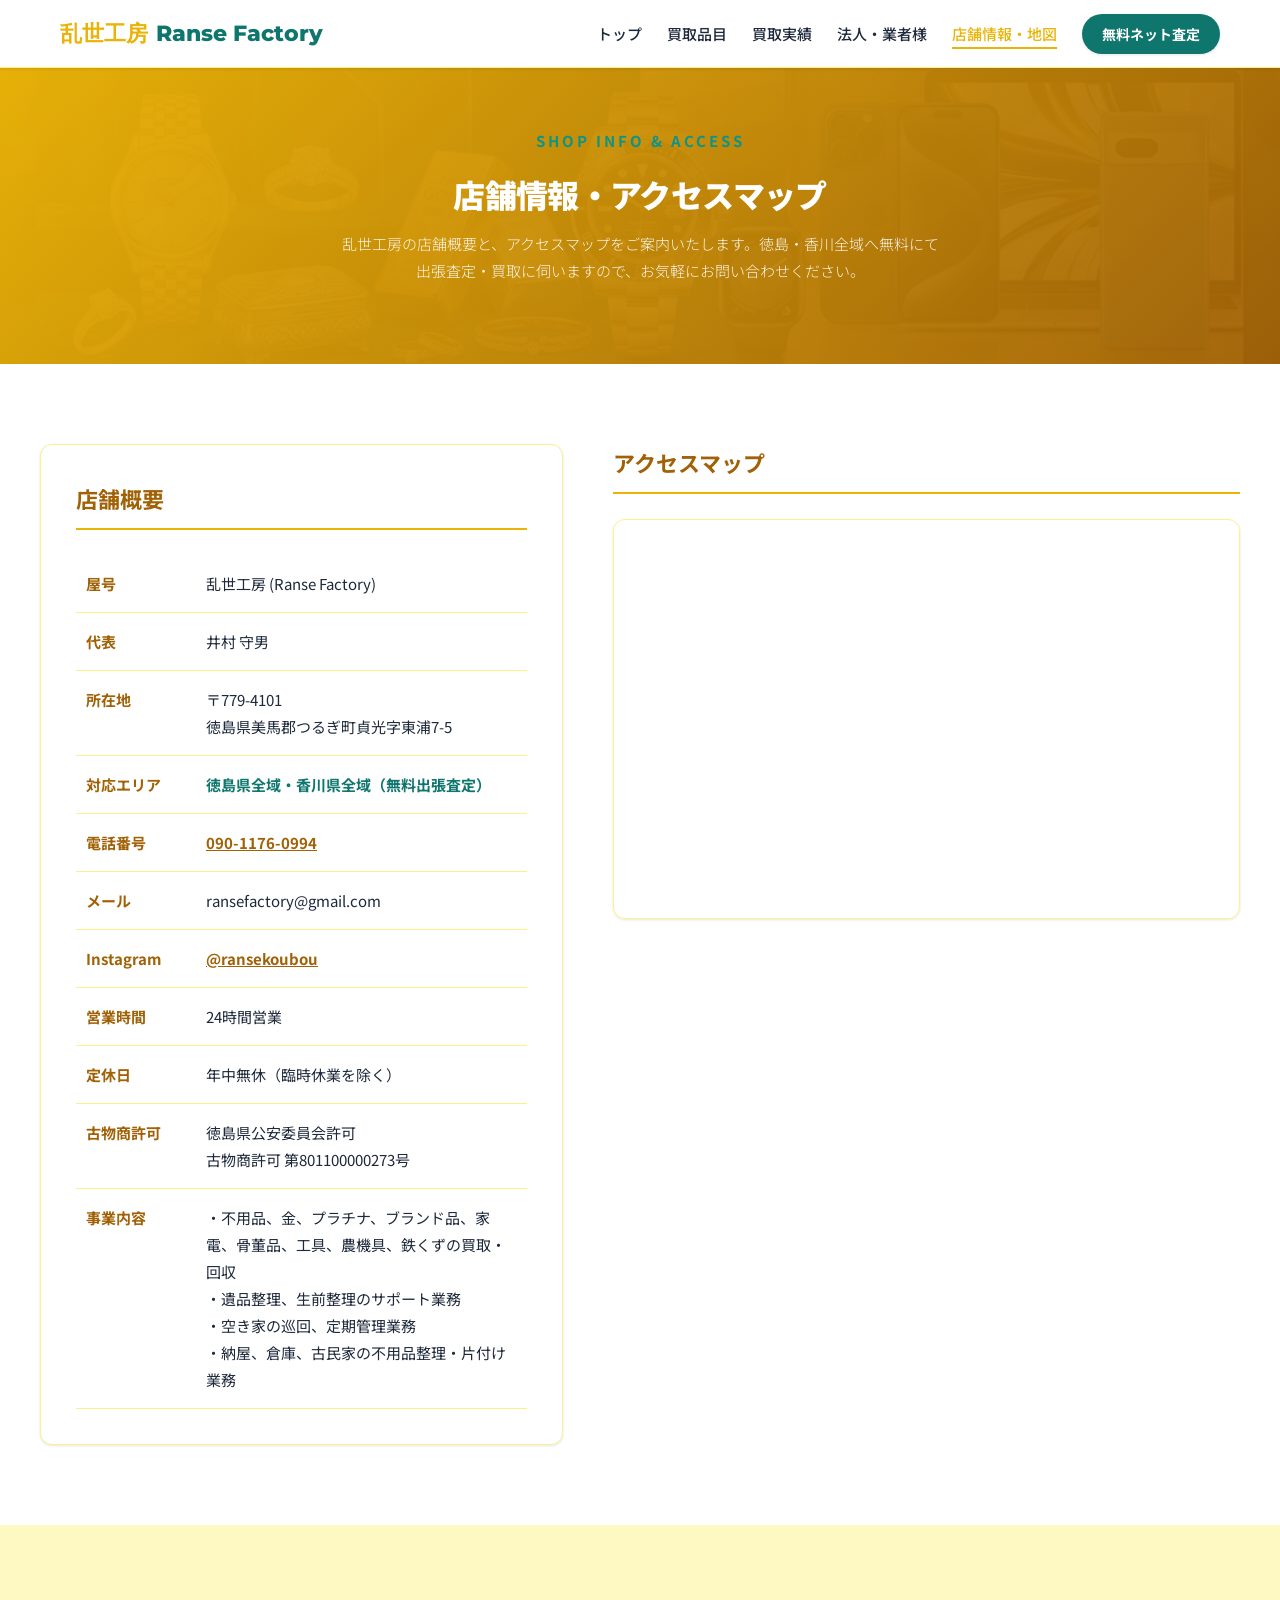
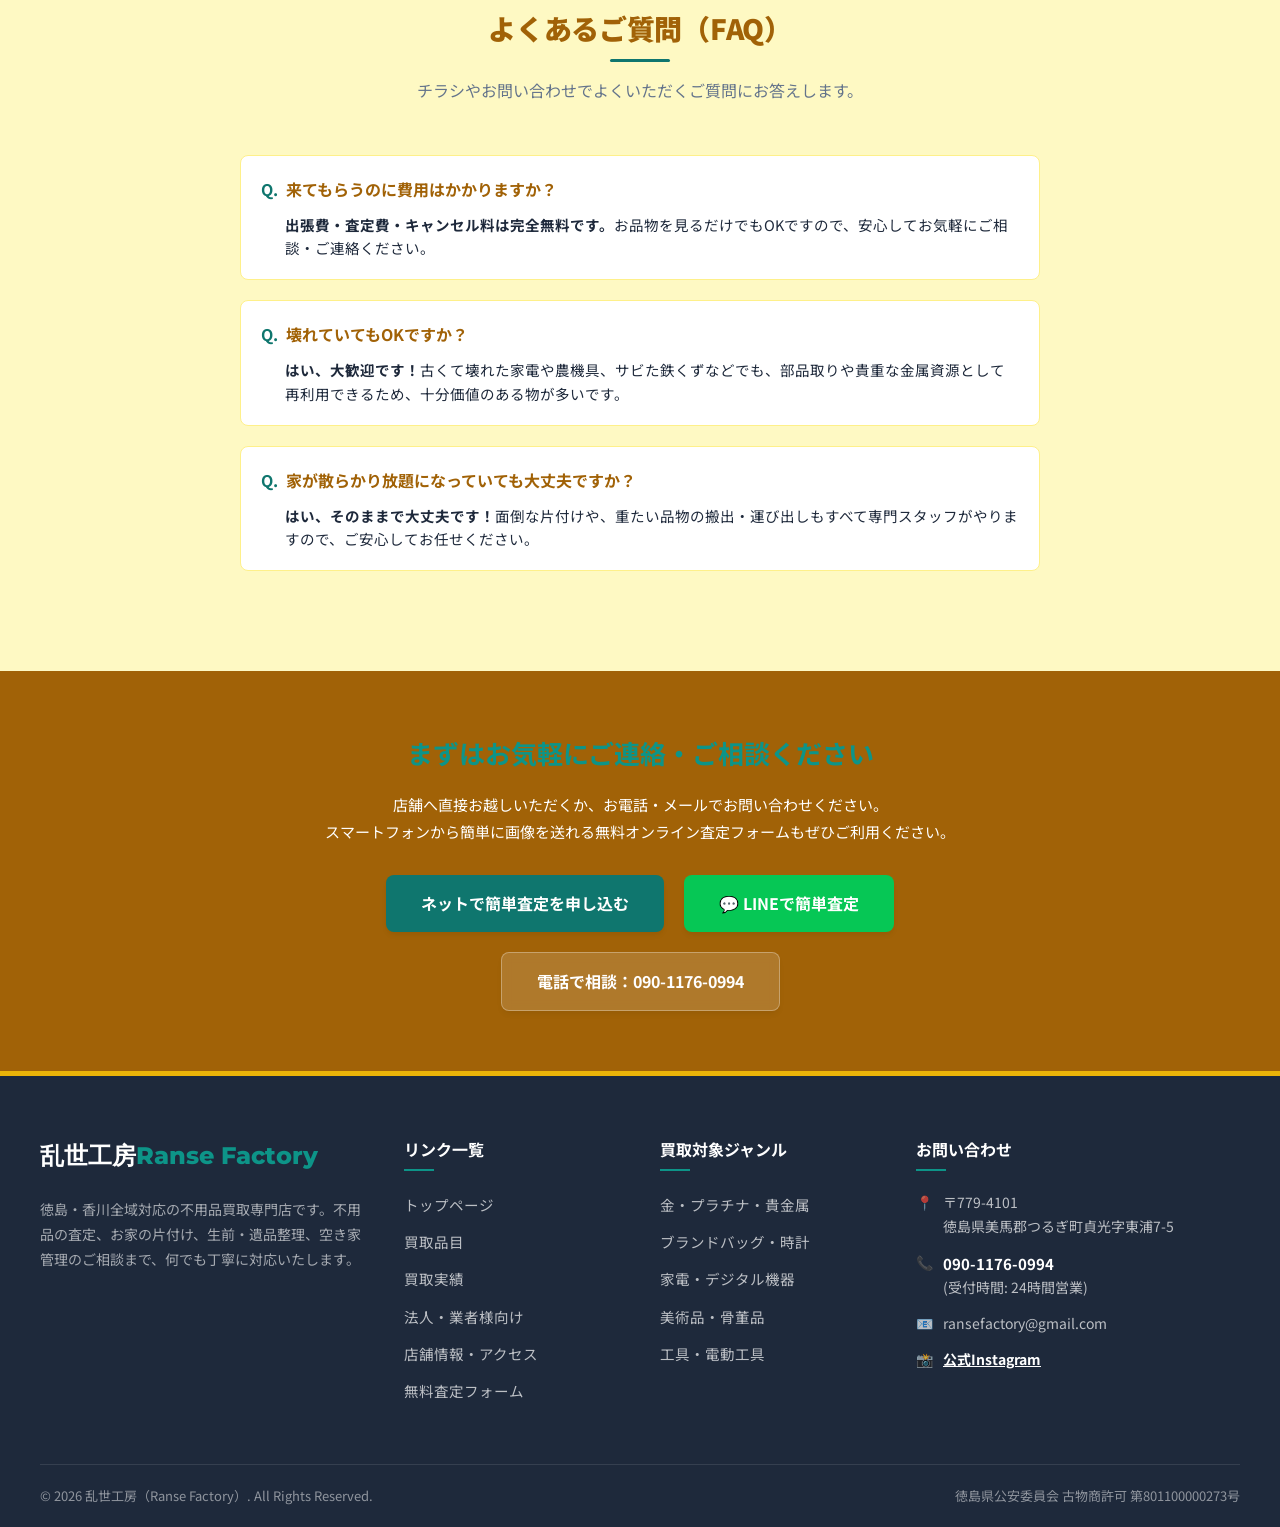
==== about.html @ 8df64055 "Deploy about.html via auto-deployer" ====
<!DOCTYPE html>
<html lang="ja">
<head>
  <meta charset="UTF-8">
  <meta name="viewport" content="width=device-width, initial-scale=1.0">
  <title>店舗情報・アクセスマップ - 乱世工房（Ranse Factory）| 徳島・香川</title>
  <meta name="description" content="徳島県美馬郡の買取専門店「乱世工房（Ranse Factory）」の店舗概要・アクセスマップ（地図）ページです。美馬郡つるぎ町貞光の店舗概要、営業時間、対応エリア（徳島・香川全域）、古物商許可番号についてご案内します。">
  <link rel="stylesheet" href="style.css">
  <link rel="icon" type="image/png" href="favicon.png">
</head>
<body>

  <!-- NAVIGATION -->
  <header>
    <div class="nav-container">
      <a href="index.html" class="logo">乱世工房<span>Ranse Factory</span></a>
      <button class="menu-toggle" id="menuToggle" aria-label="メニュー開閉">
        <span></span>
        <span></span>
        <span></span>
      </button>
      <ul class="nav-menu" id="navMenu">
        <li><a href="index.html" class="nav-link">トップ</a></li>
        <li><a href="categories.html" class="nav-link">買取品目</a></li>
        <li><a href="cases.html" class="nav-link">買取実績</a></li>
        <li><a href="business.html" class="nav-link">法人・業者様</a></li>
        <li><a href="about.html" class="nav-link active">店舗情報・地図</a></li>
        <li><a href="contact.html" class="btn-nav-cta">無料ネット査定</a></li>
      </ul>
    </div>
  </header>

  <!-- PAGE HEADER -->
  <section class="hero" style="padding: 60px 20px 80px 20px;">
    <div class="hero-content">
      <div class="hero-tagline">SHOP INFO & ACCESS</div>
      <h1 class="hero-title" style="font-size: 32px; margin-bottom: 15px;">店舗情報・アクセスマップ</h1>
      <p class="hero-desc" style="font-size: 15px; margin-bottom: 0; max-width: 600px; margin-left: auto; margin-right: auto;">
        乱世工房の店舗概要と、アクセスマップをご案内いたします。徳島・香川全域へ無料にて出張査定・買取に伺いますので、お気軽にお問い合わせください。
      </p>
    </div>
  </section>

  <!-- ABOUT & MAP SECTION -->
  <section>
    <div class="container">
      <div class="about-grid">
        <!-- Shop Info Table -->
        <div style="background-color: white; border: 1px solid var(--border-color); border-radius: 12px; padding: 35px; box-shadow: var(--shadow-sm);">
          <h2 style="font-size: 22px; font-weight: 700; color: var(--primary-dark); margin-bottom: 25px; border-bottom: 2px solid var(--primary); padding-bottom: 10px;">店舗概要</h2>
          
          <table class="about-table">
            <tbody>
              <tr>
                <th>屋号</th>
                <td>乱世工房 (Ranse Factory)</td>
              </tr>
              <tr>
                <th>代表</th>
                <td>井村 守男</td>
              </tr>
              <tr>
                <th>所在地</th>
                <td>
                  〒779-4101<br>
                  徳島県美馬郡つるぎ町貞光字東浦7-5
                </td>
              </tr>
              <tr>
                <th>対応エリア</th>
                <td style="font-weight: bold; color: var(--secondary);">徳島県全域・香川県全域（無料出張査定）</td>
              </tr>
              <tr>
                <th>電話番号</th>
                <td style="font-weight: bold;">
                  <a href="tel:090-1176-0994" style="color: var(--primary-dark); font-weight: bold; text-decoration: underline;">090-1176-0994</a>
                </td>
              </tr>
              <tr>
                <th>メール</th>
                <td>ransefactory@gmail.com</td>
              </tr>
              <tr>
                <th>Instagram</th>
                <td><a href="https://www.instagram.com/ransekoubou/?hl=ja" target="_blank" style="color: var(--primary-dark); font-weight: bold; text-decoration: underline;">@ransekoubou</a></td>
              </tr>
              <tr>
                <th>営業時間</th>
                 <td>24時間営業</td>
              </tr>
              <tr>
                <th>定休日</th>
                <td>年中無休（臨時休業を除く）</td>
              </tr>
              <tr>
                <th>古物商許可</th>
                <td>
                  徳島県公安委員会許可<br>
                  古物商許可 第801100000273号
                </td>
              </tr>
              <tr>
                <th>事業内容</th>
                <td>
                  ・不用品、金、プラチナ、ブランド品、家電、骨董品、工具、農機具、鉄くずの買取・回収<br>
                  ・遺品整理、生前整理のサポート業務<br>
                  ・空き家の巡回、定期管理業務<br>
                  ・納屋、倉庫、古民家の不用品整理・片付け業務
                </td>
              </tr>
            </tbody>
          </table>
        </div>

        <!-- Google Map iframe -->
        <div>
          <h2 style="font-size: 22px; font-weight: 700; color: var(--primary-dark); margin-bottom: 25px; border-bottom: 2px solid var(--primary); padding-bottom: 10px;">アクセスマップ</h2>
          <div class="map-wrapper">
            <iframe 
              src="https://maps.google.com/maps?q=%E4%B9%B1%E4%B8%96%E5%B7%A5%E6%88%BF%E3%80%80%E5%BE%B3%E5%B3%B6%E7%9C%8C%E7%BE%8E%E9%A6%AC%E9%83%A1%E3%81%A4%E3%82%8B%E3%81%8E%E7%94%BA%E8%B2%9E%E5%85%89%E5%AD%97%E6%9D%B1%E6%B5%A67-5&t=&z=17&ie=UTF8&iwloc=&output=embed" 
              allowfullscreen="" 
              loading="lazy" 
              referrerpolicy="no-referrer-when-downgrade">
            </iframe>
          </div>

        </div>
      </div>
    </div>
  </section>

  <!-- FAQ SECTION -->
  <section class="section-bg-light">
    <div class="container" style="max-width: 800px;">
      <div class="section-header">
        <h2 class="section-title">よくあるご質問（FAQ）</h2>
        <p class="section-subtitle">チラシやお問い合わせでよくいただくご質問にお答えします。</p>
      </div>

      <div style="margin-top: 30px;">
        <div style="background-color: white; border: 1px solid var(--border-color); border-radius: 8px; padding: 20px; margin-bottom: 20px;">
          <h4 style="color: var(--primary-dark); font-size: 16px; margin-bottom: 10px; font-weight: bold; display: flex; gap: 8px;">
            <span style="color: var(--secondary);">Q.</span> 来てもらうのに費用はかかりますか？
          </h4>
          <p style="color: var(--text-dark); font-size: 14.5px; padding-left: 24px; line-height: 1.6;">
            <strong>出張費・査定費・キャンセル料は完全無料です。</strong>お品物を見るだけでもOKですので、安心してお気軽にご相談・ご連絡ください。
          </p>
        </div>

        <div style="background-color: white; border: 1px solid var(--border-color); border-radius: 8px; padding: 20px; margin-bottom: 20px;">
          <h4 style="color: var(--primary-dark); font-size: 16px; margin-bottom: 10px; font-weight: bold; display: flex; gap: 8px;">
            <span style="color: var(--secondary);">Q.</span> 壊れていてもOKですか？
          </h4>
          <p style="color: var(--text-dark); font-size: 14.5px; padding-left: 24px; line-height: 1.6;">
            <strong>はい、大歓迎です！</strong>古くて壊れた家電や農機具、サビた鉄くずなどでも、部品取りや貴重な金属資源として再利用できるため、十分価値のある物が多いです。
          </p>
        </div>

        <div style="background-color: white; border: 1px solid var(--border-color); border-radius: 8px; padding: 20px; margin-bottom: 20px;">
          <h4 style="color: var(--primary-dark); font-size: 16px; margin-bottom: 10px; font-weight: bold; display: flex; gap: 8px;">
            <span style="color: var(--secondary);">Q.</span> 家が散らかり放題になっていても大丈夫ですか？
          </h4>
          <p style="color: var(--text-dark); font-size: 14.5px; padding-left: 24px; line-height: 1.6;">
            <strong>はい、そのままで大丈夫です！</strong>面倒な片付けや、重たい品物の搬出・運び出しもすべて専門スタッフがやりますので、ご安心してお任せください。
          </p>
        </div>
      </div>
    </div>
  </section>

  <!-- CTA SECTION -->
  <section style="background-color: var(--primary-dark); color: white; text-align: center; padding: 60px 20px;">
    <div class="container" style="max-width: 800px;">
      <h2 style="font-size: 26px; font-weight: 700; color: var(--secondary-light); margin-bottom: 15px;">まずはお気軽にご連絡・ご相談ください</h2>
      <p style="font-size: 15px; line-height: 1.8; margin-bottom: 30px;">
        店舗へ直接お越しいただくか、お電話・メールでお問い合わせください。<br>
        スマートフォンから簡単に画像を送れる無料オンライン査定フォームもぜひご利用ください。
      </p>
      <div style="display: flex; justify-content: center; gap: 20px; flex-wrap: wrap;">
        <a href="contact.html" class="btn" style="background-color: var(--secondary); color: white;">ネットで簡単査定を申し込む</a>
        <a href="https://lin.ee/PN33evo" target="_blank" class="btn btn-line">💬 LINEで簡単査定</a>
        <a href="tel:090-1176-0994" class="btn btn-secondary">電話で相談：090-1176-0994</a>
      </div>
    </div>
  </section>

  <!-- FOOTER -->
  <footer>
    <div class="footer-grid">
      <div class="footer-about">
        <div class="footer-logo">乱世工房<span>Ranse Factory</span></div>
        <p>
          徳島・香川全域対応の不用品買取専門店です。不用品の査定、お家の片付け、生前・遺品整理、空き家管理のご相談まで、何でも丁寧に対応いたします。
        </p>
      </div>
      <div class="footer-links">
        <h4>リンク一覧</h4>
        <ul>
          <li><a href="index.html">トップページ</a></li>
          <li><a href="categories.html">買取品目</a></li>
          <li><a href="cases.html">買取実績</a></li>
          <li><a href="business.html">法人・業者様向け</a></li>
          <li><a href="about.html">店舗情報・アクセス</a></li>
          <li><a href="contact.html">無料査定フォーム</a></li>
        </ul>
      </div>
      <div class="footer-links">
        <h4>買取対象ジャンル</h4>
        <ul>
          <li><a href="categories.html">金・プラチナ・貴金属</a></li>
          <li><a href="categories.html">ブランドバッグ・時計</a></li>
          <li><a href="categories.html">家電・デジタル機器</a></li>
          <li><a href="categories.html">美術品・骨董品</a></li>
          <li><a href="categories.html">工具・電動工具</a></li>
        </ul>
      </div>
      <div class="footer-contact">
        <h4>お問い合わせ</h4>
        <ul class="footer-contact-info">
          <li>
            <span>📍</span>
            <div>〒779-4101<br>徳島県美馬郡つるぎ町貞光字東浦7-5</div>
          </li>
          <li>
            <span>📞</span>
            <div><a href="tel:090-1176-0994" style="font-weight:bold; font-size:15px; color:white;">090-1176-0994</a><br>(受付時間: 24時間営業)</div>
          </li>
          <li>
            <span>📧</span>
            <div>ransefactory@gmail.com</div>
          </li>
          <li>
            <span>📸</span>
            <div><a href="https://www.instagram.com/ransekoubou/?hl=ja" target="_blank" style="font-weight:bold; color:white; text-decoration:underline;">公式Instagram</a></div>
          </li>
        </ul>
      </div>
    </div>
    
    <div class="footer-bottom">
      <p>&copy; 2026 乱世工房（Ranse Factory）. All Rights Reserved.</p>
      <p>徳島県公安委員会 古物商許可 第801100000273号</p>
    </div>
  </footer>

  <!-- MOBILE STICKY FOOTER -->
  <div class="sticky-footer-container">
    <a href="https://lin.ee/PN33evo" target="_blank" class="sticky-line-btn">
      💬 LINEで無料査定
    </a>
    <a href="tel:090-1176-0994" class="sticky-phone-btn">
      📞 電話
    </a>
  </div>

  <script src="script.js"></script>
</body>
</html>
---- style.css ----
@import url('https://fonts.googleapis.com/css2?family=Montserrat:wght@400;500;700;800;900&family=Noto+Sans+JP:wght@300;400;500;700;900&display=swap');

:root {
  --primary: #eab308;
  --primary-light: #fef08a;
  --primary-dark: #a16207;
  --secondary: #0f766e;
  --secondary-light: #0d9488;
  --secondary-dark: #115e59;
  --text-dark: #1e293b;
  --text-light: #64748b;
  --bg-light: #fef9c3;
  --bg-white: #ffffff;
  --border-color: #fef08a;
  --max-width: 1200px;
  --transition: all 0.3s cubic-bezier(0.4, 0, 0.2, 1);
  --shadow-sm: 0 1px 3px rgba(0,0,0,0.1);
  --shadow-md: 0 4px 6px -1px rgba(0,0,0,0.05), 0 2px 4px -1px rgba(0,0,0,0.03);
  --shadow-lg: 0 10px 15px -3px rgba(0,0,0,0.05), 0 4px 6px -2px rgba(0,0,0,0.02);
}

.br-mobile {
  display: none;
}
@media (max-width: 768px) {
  .br-mobile {
    display: block;
  }
}

* {
  margin: 0;
  padding: 0;
  box-sizing: border-box;
}

body {
  font-family: 'Noto Sans JP', 'Montserrat', sans-serif;
  color: var(--text-dark);
  background-color: var(--bg-white);
  line-height: 1.7;
  font-size: 16px;
  -webkit-font-smoothing: antialiased;
}

a {
  color: inherit;
  text-decoration: none;
  transition: var(--transition);
}

img {
  max-width: 100%;
  height: auto;
  display: block;
}

/* Header & Navigation */
header {
  background-color: rgba(255, 255, 255, 0.95);
  backdrop-filter: blur(10px);
  position: sticky;
  top: 0;
  z-index: 100;
  border-bottom: 1px solid var(--border-color);
  box-shadow: var(--shadow-sm);
}

.nav-container {
  max-width: var(--max-width);
  margin: 0 auto;
  padding: 15px 20px;
  display: flex;
  justify-content: space-between;
  align-items: center;
}

.logo {
  font-family: 'Montserrat', sans-serif;
  font-size: 22px;
  font-weight: 800;
  color: var(--primary);
  display: flex;
  align-items: center;
  gap: 8px;
}

.logo span {
  color: var(--secondary);
}

.nav-menu {
  display: flex;
  list-style: none;
  gap: 25px;
  align-items: center;
}

.nav-link {
  font-weight: 500;
  font-size: 15px;
  color: var(--text-dark);
  padding: 5px 0;
  position: relative;
}

.nav-link::after {
  content: '';
  position: absolute;
  bottom: 0;
  left: 0;
  width: 0;
  height: 2px;
  background-color: var(--primary);
  transition: var(--transition);
}

.nav-link:hover::after,
.nav-link.active::after {
  width: 100%;
}

.nav-link:hover,
.nav-link.active {
  color: var(--primary);
}

.btn-nav-cta {
  background-color: var(--secondary);
  color: white;
  padding: 10px 20px;
  border-radius: 99px;
  font-weight: bold;
  font-size: 14px;
  box-shadow: var(--shadow-sm);
}

.btn-nav-cta:hover {
  background-color: var(--secondary-dark);
  transform: translateY(-2px);
  box-shadow: var(--shadow-md);
}

.menu-toggle {
  display: none;
  background: none;
  border: none;
  cursor: pointer;
  padding: 5px;
}

.menu-toggle span {
  display: block;
  width: 25px;
  height: 3px;
  background-color: var(--text-dark);
  margin: 5px 0;
  transition: var(--transition);
}

/* Sections & Layout */
section {
  padding: 80px 20px;
}

.section-bg-light {
  background-color: var(--bg-light);
}

.container {
  max-width: var(--max-width);
  margin: 0 auto;
}

.section-header {
  text-align: center;
  margin-bottom: 50px;
}

.section-title {
  font-size: 28px;
  font-weight: 900;
  color: var(--primary-dark);
  margin-bottom: 15px;
  position: relative;
  display: inline-block;
  padding-bottom: 10px;
  letter-spacing: -0.01em;
}

.section-title::after {
  content: '';
  position: absolute;
  bottom: 0;
  left: 50%;
  transform: translateX(-50%);
  width: 60px;
  height: 3px;
  background-color: var(--secondary);
  border-radius: 99px;
}

.section-subtitle {
  font-size: 16px;
  color: var(--text-light);
  max-width: 600px;
  margin: 0 auto;
}

/* Hero Section */
.hero {
  background: linear-gradient(135deg, rgba(234, 179, 8, 0.98) 0%, rgba(161, 98, 7, 0.95) 100%), url('assets/hero_banner.png');
  background-size: cover;
  background-position: center;
  color: white;
  padding: 120px 20px;
  text-align: center;
  position: relative;
  overflow: hidden;
}

.hero-content {
  max-width: 800px;
  margin: 0 auto;
  position: relative;
  z-index: 2;
}

.hero-tagline {
  font-size: 15px;
  font-weight: 700;
  letter-spacing: 3px;
  color: var(--secondary-light);
  margin-bottom: 20px;
  text-transform: uppercase;
}

.hero-title {
  font-size: 44px;
  font-weight: 900;
  line-height: 1.3;
  margin-bottom: 25px;
  letter-spacing: -0.02em;
}

.hero-desc {
  font-size: 18px;
  font-weight: 300;
  margin-bottom: 40px;
  color: rgba(255, 255, 255, 0.9);
  line-height: 1.8;
}

.hero-ctas {
  display: flex;
  justify-content: center;
  gap: 20px;
  flex-wrap: wrap;
}

.btn {
  display: inline-flex;
  align-items: center;
  justify-content: center;
  padding: 15px 35px;
  border-radius: 8px;
  font-weight: 700;
  font-size: 16px;
  box-shadow: var(--shadow-md);
  gap: 8px;
}

.btn-primary {
  background-color: var(--secondary);
  color: white;
}

.btn-primary:hover {
  background-color: var(--secondary-dark);
  transform: translateY(-2px);
  box-shadow: var(--shadow-lg);
}

.btn-secondary {
  background-color: rgba(255, 255, 255, 0.15);
  color: white;
  border: 1px solid rgba(255, 255, 255, 0.3);
  backdrop-filter: blur(5px);
}

.btn-secondary:hover {
  background-color: rgba(255, 255, 255, 0.25);
  transform: translateY(-2px);
}

.btn-line {
  background-color: #06c755;
  color: white;
}

.btn-line:hover {
  background-color: #05b04b;
  transform: translateY(-2px);
  box-shadow: var(--shadow-lg);
}

/* Floating CTA Box */
.quick-cta-bar {
  background-color: var(--primary-dark);
  color: white;
  padding: 20px;
  border-radius: 12px;
  margin-top: -40px;
  position: relative;
  z-index: 10;
  box-shadow: var(--shadow-lg);
  display: flex;
  justify-content: space-around;
  align-items: center;
  flex-wrap: wrap;
  gap: 20px;
}

.quick-cta-item {
  display: flex;
  align-items: center;
  gap: 15px;
}

.quick-cta-icon {
  background-color: rgba(255, 255, 255, 0.1);
  width: 50px;
  height: 50px;
  border-radius: 50%;
  display: flex;
  align-items: center;
  justify-content: center;
  font-size: 20px;
  color: var(--secondary-light);
  border: 1px solid rgba(255, 255, 255, 0.2);
}

.quick-cta-text h4 {
  font-size: 14px;
  color: rgba(255, 255, 255, 0.7);
  font-weight: 500;
}

.quick-cta-text p {
  font-size: 22px;
  font-weight: 800;
  letter-spacing: 0.5px;
}

.quick-cta-text p a:hover {
  color: var(--secondary-light);
}

/* Grid system for Features */
.features-grid {
  display: grid;
  grid-template-columns: repeat(3, 1fr);
  gap: 30px;
  margin-top: 50px;
}

.feature-card {
  background-color: var(--bg-white);
  border: 1px solid var(--border-color);
  border-radius: 12px;
  padding: 40px 30px;
  text-align: center;
  box-shadow: var(--shadow-sm);
  position: relative;
  overflow: hidden;
}

.feature-card::before {
  content: '';
  position: absolute;
  top: 0;
  left: 0;
  width: 100%;
  height: 4px;
  background-color: var(--primary);
  transform: scaleX(0);
  transition: var(--transition);
  transform-origin: left;
}

.feature-card:hover::before {
  transform: scaleX(1);
}

.feature-card:hover {
  transform: translateY(-5px);
  box-shadow: var(--shadow-lg);
}

.feature-icon {
  font-size: 36px;
  color: var(--primary);
  margin-bottom: 20px;
  display: inline-block;
}

.feature-card h3 {
  font-size: 20px;
  margin-bottom: 15px;
  color: var(--primary-dark);
}

.feature-card p {
  font-size: 15px;
  color: var(--text-light);
  line-height: 1.6;
}

/* Step list for Workflow */
.steps-container {
  display: grid;
  grid-template-columns: repeat(3, 1fr);
  gap: 30px;
  margin-top: 50px;
}

.step-card {
  background-color: var(--bg-white);
  border: 1px solid var(--border-color);
  border-radius: 12px;
  padding: 30px;
  position: relative;
  box-shadow: var(--shadow-sm);
}

.step-number {
  position: absolute;
  top: -20px;
  left: 30px;
  background-color: var(--primary);
  color: white;
  width: 40px;
  height: 40px;
  border-radius: 50%;
  display: flex;
  align-items: center;
  justify-content: center;
  font-weight: 800;
  font-family: 'Montserrat', sans-serif;
  font-size: 18px;
  box-shadow: var(--shadow-md);
  border: 3px solid white;
}

.step-card h3 {
  margin-top: 10px;
  font-size: 18px;
  margin-bottom: 15px;
  color: var(--primary-dark);
}

.step-card p {
  font-size: 14px;
  color: var(--text-light);
}

/* Categories page style */
.cat-grid {
  display: grid;
  grid-template-columns: repeat(3, 1fr);
  gap: 35px;
}

.cat-card {
  border: 1px solid var(--border-color);
  border-radius: 12px;
  overflow: hidden;
  box-shadow: var(--shadow-sm);
  background-color: white;
}

.cat-card:hover {
  transform: translateY(-5px);
  box-shadow: var(--shadow-lg);
}

.cat-image {
  height: 200px;
  background-color: #e2e8f0;
  position: relative;
  overflow: hidden;
}

.cat-placeholder {
  width: 100%;
  height: 100%;
  display: flex;
  align-items: center;
  justify-content: center;
  background: linear-gradient(135deg, var(--primary-light) 0%, var(--primary-dark) 100%);
  color: white;
  font-size: 48px;
}

.cat-body {
  padding: 25px;
}

.cat-body h3 {
  font-size: 20px;
  margin-bottom: 12px;
  color: var(--primary-dark);
}

.cat-body p {
  font-size: 14.5px;
  color: var(--text-light);
  margin-bottom: 15px;
}

.cat-items {
  list-style: none;
  font-size: 13.5px;
  color: var(--text-dark);
}

.cat-items li {
  padding: 4px 0;
  display: flex;
  align-items: center;
  gap: 6px;
}

.cat-items li::before {
  content: '✓';
  color: var(--primary);
  font-weight: bold;
}

.attention-box {
  background-color: #fffbeb;
  border-left: 4px solid var(--secondary);
  border-radius: 4px;
  padding: 25px;
  margin-top: 60px;
}

.attention-box h3 {
  color: var(--secondary-dark);
  font-size: 18px;
  margin-bottom: 15px;
  display: flex;
  align-items: center;
  gap: 10px;
}

.attention-box ul {
  list-style: none;
  font-size: 14.5px;
  color: var(--text-dark);
}

.attention-box li {
  padding: 5px 0;
  display: flex;
  align-items: flex-start;
  gap: 8px;
}

.attention-box li::before {
  content: '⚠️';
  font-size: 14px;
}

/* Cases Page style */
.cases-grid {
  display: grid;
  grid-template-columns: repeat(3, 1fr);
  gap: 30px;
}

.case-card {
  border: 1px solid var(--border-color);
  border-radius: 12px;
  overflow: hidden;
  background-color: white;
  box-shadow: var(--shadow-sm);
}

.case-card:hover {
  transform: translateY(-4px);
  box-shadow: var(--shadow-lg);
}

.case-header {
  padding: 15px 20px;
  background-color: var(--primary-dark);
  color: white;
  display: flex;
  justify-content: space-between;
  align-items: center;
  font-size: 14px;
}

.case-body {
  padding: 20px;
}

.case-title {
  font-size: 18px;
  font-weight: 700;
  color: var(--primary-dark);
  margin-bottom: 10px;
}

.case-meta {
  display: flex;
  justify-content: space-between;
  font-size: 13.5px;
  color: var(--text-light);
  border-bottom: 1px solid var(--border-color);
  padding-bottom: 10px;
  margin-bottom: 15px;
}

.case-price {
  display: flex;
  justify-content: space-between;
  align-items: center;
  background-color: var(--bg-light);
  padding: 10px 15px;
  border-radius: 6px;
  font-weight: bold;
}

.case-price span {
  font-size: 20px;
  color: #e11d48;
}

.reviews-grid {
  display: grid;
  grid-template-columns: repeat(2, 1fr);
  gap: 30px;
  margin-top: 60px;
}

.review-card {
  background-color: var(--bg-light);
  border: 1px solid var(--border-color);
  border-radius: 12px;
  padding: 30px;
}

.review-rating {
  color: var(--secondary);
  font-size: 18px;
  margin-bottom: 10px;
}

.review-text {
  font-size: 14.5px;
  color: var(--text-dark);
  margin-bottom: 15px;
  line-height: 1.6;
}

.review-author {
  font-size: 13px;
  color: var(--text-light);
  text-align: right;
}

/* About & Access style */
.about-grid {
  display: grid;
  grid-template-columns: 1fr 1.2fr;
  gap: 50px;
}

.map-wrapper {
  height: 400px;
  border-radius: 12px;
  overflow: hidden;
  box-shadow: var(--shadow-sm);
  border: 1px solid var(--border-color);
}

.map-wrapper iframe {
  width: 100%;
  height: 100%;
  border: none;
}

.split-grid {
  display: grid;
  grid-template-columns: 1fr 1fr;
  gap: 40px;
  margin-top: 30px;
}

.about-table {
  width: 100%;
  border-collapse: collapse;
  font-size: 15px;
  line-height: 1.8;
}

.about-table tr {
  border-bottom: 1px solid var(--border-color);
}

.about-table th {
  text-align: left;
  padding: 15px 10px;
  font-weight: 700;
  color: var(--primary-dark);
  width: 120px;
  vertical-align: top;
}

.about-table td {
  padding: 15px 10px;
  color: var(--text-dark);
}

/* Form Styles */
.form-progress {
  display: flex;
  justify-content: center;
  align-items: center;
  gap: 20px;
  margin-bottom: 40px;
}

.progress-step {
  display: flex;
  flex-direction: column;
  align-items: center;
  gap: 8px;
  font-size: 13px;
  color: var(--text-light);
  font-weight: 500;
}

.progress-num {
  width: 32px;
  height: 32px;
  border-radius: 50%;
  background-color: #cbd5e1;
  color: white;
  display: flex;
  align-items: center;
  justify-content: center;
  font-weight: bold;
}

.progress-step.active {
  color: var(--primary);
  font-weight: bold;
}

.progress-step.active .progress-num {
  background-color: var(--primary);
}

.progress-step.completed .progress-num {
  background-color: #10b981;
}

.progress-line {
  height: 2px;
  width: 60px;
  background-color: #cbd5e1;
}

.progress-line.active {
  background-color: var(--primary);
}

.form-card {
  max-width: 700px;
  margin: 0 auto;
  background-color: white;
  border: 1px solid var(--border-color);
  border-radius: 16px;
  padding: 40px;
  box-shadow: var(--shadow-lg);
}

.form-group {
  margin-bottom: 25px;
}

.form-group.row {
  display: grid;
  grid-template-columns: 1fr 1fr;
  gap: 20px;
}

label {
  display: block;
  font-weight: 700;
  font-size: 14.5px;
  margin-bottom: 8px;
  color: var(--primary-dark);
}

label span.required {
  color: #ef4444;
  margin-left: 4px;
}

.form-control {
  width: 100%;
  border: 1px solid var(--border-color);
  border-radius: 8px;
  padding: 12px 16px;
  font-size: 15px;
  color: var(--text-dark);
  transition: var(--transition);
  background-color: var(--bg-light);
}

.form-control:focus {
  outline: none;
  border-color: var(--primary);
  background-color: white;
  box-shadow: 0 0 0 3px rgba(13, 148, 136, 0.15);
}

select.form-control {
  appearance: none;
  background-image: url("data:image/svg+xml,%3Csvg xmlns='http://www.w3.org/2000/svg' fill='none' viewBox='0 0 24 24' stroke='%23475569'%3E%3Cpath stroke-linecap='round' stroke-linejoin='round' stroke-width='2' d='M19 9l-7 7-7-7'/%3E%3C/svg%3E");
  background-repeat: no-repeat;
  background-position: right 16px center;
  background-size: 16px;
  padding-right: 40px;
}

textarea.form-control {
  resize: vertical;
  min-height: 120px;
}

.file-upload-wrapper {
  position: relative;
  border: 2px dashed var(--border-color);
  border-radius: 8px;
  padding: 30px;
  text-align: center;
  background-color: var(--bg-light);
  cursor: pointer;
  transition: var(--transition);
}

.file-upload-wrapper:hover {
  border-color: var(--primary);
  background-color: rgba(13, 148, 136, 0.02);
}

.file-upload-icon {
  font-size: 32px;
  color: var(--text-light);
  margin-bottom: 10px;
}

.file-upload-text {
  font-size: 14px;
  color: var(--text-light);
}

.file-upload-text span {
  color: var(--primary);
  font-weight: 700;
}

.file-upload-input {
  position: absolute;
  top: 0;
  left: 0;
  width: 100%;
  height: 100%;
  opacity: 0;
  cursor: pointer;
}

.image-preview {
  margin-top: 15px;
  display: none;
  justify-content: center;
}

.image-preview img {
  max-height: 180px;
  border-radius: 8px;
  box-shadow: var(--shadow-sm);
  border: 1px solid var(--border-color);
}

.form-actions {
  display: flex;
  justify-content: space-between;
  gap: 20px;
  margin-top: 35px;
}

.btn-form {
  border: none;
  padding: 12px 30px;
  border-radius: 8px;
  font-weight: 700;
  font-size: 15px;
  cursor: pointer;
  transition: var(--transition);
  box-shadow: var(--shadow-sm);
  display: inline-flex;
  align-items: center;
  gap: 8px;
}

.btn-form-prev {
  background-color: #cbd5e1;
  color: #475569;
}

.btn-form-prev:hover {
  background-color: #94a3b8;
  color: white;
}

.btn-form-next {
  background-color: var(--primary);
  color: white;
  margin-left: auto;
}

.btn-form-next:hover {
  background-color: var(--primary-dark);
}

.btn-form-submit {
  background-color: var(--secondary);
  color: white;
  margin-left: auto;
}

.btn-form-submit:hover {
  background-color: var(--secondary-dark);
}

/* Confirmation preview screen */
.confirm-preview {
  border-top: 1px solid var(--border-color);
  margin-top: 10px;
}

.confirm-row {
  display: grid;
  grid-template-columns: 1fr 2.5fr;
  padding: 15px 0;
  border-bottom: 1px solid var(--border-color);
  font-size: 14.5px;
}

.confirm-label {
  font-weight: bold;
  color: var(--primary-dark);
}

.confirm-val {
  color: var(--text-dark);
  white-space: pre-wrap;
}

/* Form success page */
.success-screen {
  text-align: center;
  padding: 30px 10px;
}

.success-icon {
  font-size: 64px;
  color: #10b981;
  margin-bottom: 25px;
  animation: scaleUp 0.5s ease;
}

.success-screen h3 {
  font-size: 24px;
  color: var(--primary-dark);
  margin-bottom: 15px;
}

.success-screen p {
  font-size: 15px;
  color: var(--text-light);
  margin-bottom: 30px;
}

/* Footer Section */
footer {
  background-color: #1e293b;
  color: rgba(255, 255, 255, 0.7);
  padding: 60px 20px 20px 20px;
  border-top: 5px solid var(--primary);
}

.footer-grid {
  max-width: var(--max-width);
  margin: 0 auto;
  display: grid;
  grid-template-columns: 1.5fr 1fr 1fr 1.5fr;
  gap: 40px;
  margin-bottom: 50px;
}

.footer-logo {
  font-family: 'Montserrat', sans-serif;
  font-size: 24px;
  font-weight: 800;
  color: white;
  margin-bottom: 20px;
}

.footer-logo span {
  color: var(--secondary-light);
}

.footer-about p {
  font-size: 14px;
  line-height: 1.8;
  color: rgba(255, 255, 255, 0.6);
}

.footer-links h4,
.footer-contact h4 {
  color: white;
  font-size: 16px;
  margin-bottom: 20px;
  position: relative;
  padding-bottom: 8px;
}

.footer-links h4::after,
.footer-contact h4::after {
  content: '';
  position: absolute;
  bottom: 0;
  left: 0;
  width: 30px;
  height: 2px;
  background-color: var(--secondary-light);
}

.footer-links ul {
  list-style: none;
}

.footer-links li {
  margin-bottom: 10px;
}

.footer-links a {
  font-size: 14.5px;
}

.footer-links a:hover {
  color: white;
  padding-left: 5px;
}

.footer-contact-info {
  list-style: none;
  font-size: 14px;
}

.footer-contact-info li {
  margin-bottom: 12px;
  display: flex;
  align-items: flex-start;
  gap: 10px;
}

.footer-bottom {
  max-width: var(--max-width);
  margin: 0 auto;
  border-top: 1px solid rgba(255, 255, 255, 0.1);
  padding-top: 20px;
  display: flex;
  justify-content: space-between;
  font-size: 13px;
  color: rgba(255, 255, 255, 0.5);
  flex-wrap: wrap;
  gap: 10px;
}

/* Media Queries / Responsive */
@media (max-width: 1024px) {
  .features-grid,
  .cat-grid,
  .cases-grid {
    grid-template-columns: repeat(2, 1fr);
  }
  .about-grid {
    grid-template-columns: 1fr;
    gap: 30px;
  }
}

@media (max-width: 768px) {
  header {
    position: relative;
  }
  .menu-toggle {
    display: block;
  }
  .nav-menu {
    position: absolute;
    top: 100%;
    left: 0;
    width: 100%;
    background-color: white;
    border-bottom: 1px solid var(--border-color);
    flex-direction: column;
    padding: 20px;
    gap: 15px;
    box-shadow: var(--shadow-md);
    transform: translateY(-10px);
    opacity: 0;
    pointer-events: none;
    transition: var(--transition);
  }
  .nav-menu.active {
    transform: translateY(0);
    opacity: 1;
    pointer-events: auto;
  }
  .menu-toggle.active span:nth-child(1) {
    transform: rotate(45deg) translate(5px, 6px);
  }
  .menu-toggle.active span:nth-child(2) {
    opacity: 0;
  }
  .menu-toggle.active span:nth-child(3) {
    transform: rotate(-45deg) translate(5px, -6px);
  }
  
  .hero-title {
    font-size: 26px !important;
    line-height: 1.6 !important;
    margin-bottom: 15px !important;
  }
  .hero-desc {
    font-size: 14.5px !important;
    line-height: 1.8 !important;
  }
  .quick-cta-bar {
    flex-direction: column;
    align-items: flex-start;
    padding: 25px;
  }
  
  .features-grid,
  .steps-container,
  .cat-grid,
  .cases-grid,
  .reviews-grid,
  .footer-grid,
  .split-grid {
    grid-template-columns: 1fr;
  }
  .split-grid {
    gap: 20px;
  }
  section {
    padding: 40px 15px;
  }
  .hero {
    padding: 60px 15px 80px 15px !important;
  }
  .about-table tr {
    display: flex;
    flex-direction: column;
    padding: 10px 0;
    border-bottom: 1px solid var(--border-color);
  }
  .about-table th {
    width: 100%;
    padding: 5px 0 !important;
  }
  .about-table td {
    width: 100%;
    padding: 5px 0 10px 0 !important;
  }
  .form-card {
    padding: 20px;
  }
  .form-group.row {
    grid-template-columns: 1fr;
    gap: 0;
  }
}

@media (max-width: 480px) {
  .hero-ctas {
    flex-direction: column;
    width: 100%;
  }
  .hero-ctas .btn {
    width: 100%;
  }
}

@keyframes scaleUp {
  from {
    transform: scale(0.8);
    opacity: 0;
  }
  to {
    transform: scale(1);
    opacity: 1;
  }
}

/* --- LINE High-CVR Revamp Custom Styles --- */

/* Mobile Sticky Footer */
.sticky-footer-container {
  display: none;
  position: fixed;
  bottom: 0;
  left: 0;
  right: 0;
  z-index: 9999;
  background: rgba(255, 255, 255, 0.97);
  box-shadow: 0 -4px 15px rgba(0, 0, 0, 0.12);
  backdrop-filter: blur(10px);
  padding: 10px 15px;
  border-top: 1px solid var(--border-color);
}

.sticky-line-btn {
  width: 70%;
  background-color: #06c755;
  color: white;
  text-align: center;
  padding: 14px 10px;
  border-radius: 8px;
  font-weight: 700;
  font-size: 15px;
  display: flex;
  justify-content: center;
  align-items: center;
  gap: 6px;
  box-shadow: 0 4px 10px rgba(6, 199, 85, 0.25);
  transition: var(--transition);
}

.sticky-line-btn:hover {
  background-color: #05b04b;
  transform: translateY(-1px);
}

.sticky-phone-btn {
  width: 30%;
  background-color: #475569;
  color: white;
  text-align: center;
  padding: 14px 10px;
  border-radius: 8px;
  font-weight: 700;
  font-size: 15px;
  display: flex;
  justify-content: center;
  align-items: center;
  gap: 4px;
  transition: var(--transition);
}

.sticky-phone-btn:hover {
  background-color: #334155;
  transform: translateY(-1px);
}

@media (max-width: 768px) {
  body {
    padding-bottom: 75px !important;
  }
  .sticky-footer-container {
    display: flex;
    gap: 10px;
  }
}

/* Smartphone Mockup UI */
.phone-mockup-section {
  padding: 80px 20px;
  background-color: var(--bg-light);
  border-top: 1px solid var(--border-color);
  border-bottom: 1px solid var(--border-color);
}

.phone-mockup-container {
  max-width: 1000px;
  margin: 0 auto;
  display: flex;
  align-items: center;
  justify-content: space-between;
  gap: 50px;
}

.phone-mockup-text {
  flex: 1.2;
}

.phone-mockup-text h2 {
  font-size: 28px;
  color: var(--primary-dark);
  font-weight: 900;
  margin-bottom: 20px;
  letter-spacing: -0.01em;
}

.phone-mockup-text p {
  color: var(--text-light);
  margin-bottom: 30px;
  line-height: 1.8;
}

.mockup-step-list {
  list-style: none;
  display: flex;
  flex-direction: column;
  gap: 15px;
}

.mockup-step-item {
  background-color: var(--bg-white);
  border: 1px solid var(--border-color);
  padding: 15px 20px;
  border-radius: 12px;
  display: flex;
  align-items: flex-start;
  gap: 15px;
  box-shadow: var(--shadow-sm);
  transition: var(--transition);
}

.mockup-step-item:hover {
  transform: translateX(5px);
  box-shadow: var(--shadow-md);
  border-color: #06c755;
}

.mockup-step-num {
  background-color: #06c755;
  color: white;
  width: 28px;
  height: 28px;
  border-radius: 50%;
  display: flex;
  align-items: center;
  justify-content: center;
  font-weight: bold;
  font-size: 14px;
  flex-shrink: 0;
  margin-top: 2px;
}

.mockup-step-content h3 {
  font-size: 16px;
  color: var(--text-dark);
  margin-bottom: 5px;
  font-weight: 700;
}

.mockup-step-content p {
  font-size: 13.5px;
  color: var(--text-light);
  margin-bottom: 0;
  line-height: 1.5;
}

.phone-wrapper {
  flex: 0.8;
  min-width: 300px;
  max-width: 340px;
  margin: 0 auto;
}

.phone-body {
  background: #1e293b;
  border: 10px solid #0f172a;
  border-radius: 36px;
  box-shadow: var(--shadow-lg), 0 25px 50px -12px rgba(0,0,0,0.25);
  overflow: hidden;
  position: relative;
  width: 100%;
  height: 540px;
}

/* Speaker & Camera */
.phone-notch {
  position: absolute;
  top: 0;
  left: 50%;
  transform: translateX(-50%);
  width: 110px;
  height: 20px;
  background-color: #0f172a;
  border-bottom-left-radius: 12px;
  border-bottom-right-radius: 12px;
  z-index: 10;
}

.phone-screen {
  background-color: #7494c4; /* Classic LINE Chat BG */
  height: 100%;
  display: flex;
  flex-direction: column;
  padding: 25px 15px 15px 15px;
  font-size: 13px;
  overflow-y: auto;
  position: relative;
}

.chat-header {
  background-color: #2b394a;
  color: white;
  padding: 12px 10px;
  margin: -25px -15px 15px -15px;
  text-align: center;
  font-weight: bold;
  font-size: 14px;
  position: sticky;
  top: -25px;
  z-index: 5;
  box-shadow: 0 2px 4px rgba(0,0,0,0.1);
}

.chat-bubble {
  max-width: 75%;
  padding: 10px 12px;
  border-radius: 14px;
  margin-bottom: 12px;
  line-height: 1.4;
  position: relative;
  opacity: 0;
  animation: slideUpBubble 0.6s cubic-bezier(0.16, 1, 0.3, 1) forwards;
}

.chat-bubble::before {
  content: '';
  position: absolute;
  top: 10px;
  width: 0;
  height: 0;
  border: 6px solid transparent;
}

.chat-bubble.bot {
  background-color: white;
  color: #111;
  align-self: flex-start;
  border-top-left-radius: 2px;
}

.chat-bubble.bot::before {
  left: -10px;
  border-right-color: white;
}

.chat-bubble.user {
  background-color: #85e249;
  color: #111;
  align-self: flex-end;
  border-top-right-radius: 2px;
}

.chat-bubble.user::before {
  right: -10px;
  border-left-color: #85e249;
}

.chat-bubble.photo-box {
  background-color: #85e249;
  align-self: flex-end;
  padding: 5px;
  border-radius: 10px;
  border-top-right-radius: 2px;
}

.chat-bubble.photo-box img {
  border-radius: 8px;
  width: 100%;
  max-height: 110px;
  object-fit: cover;
  display: block;
}

.chat-bubble-time {
  font-size: 9px;
  color: rgba(255,255,255,0.7);
  position: absolute;
  bottom: 2px;
}

.chat-bubble.bot .chat-bubble-time {
  right: -32px;
}

.chat-bubble.user .chat-bubble-time,
.chat-bubble.photo-box .chat-bubble-time {
  left: -32px;
  text-align: right;
}

/* Chat Input Mock */
.chat-input-mock {
  position: absolute;
  bottom: 0;
  left: 0;
  right: 0;
  background-color: #f6f6f6;
  padding: 8px 12px;
  display: flex;
  align-items: center;
  gap: 10px;
  border-top: 1px solid #ddd;
  z-index: 5;
}

.chat-input-mock-field {
  flex: 1;
  background-color: white;
  border: 1px solid #ccc;
  border-radius: 20px;
  height: 32px;
  padding: 0 15px;
  font-size: 12px;
  color: #999;
  display: flex;
  align-items: center;
}

.chat-input-mock-btn {
  background-color: #06c755;
  color: white;
  border-radius: 50%;
  width: 28px;
  height: 28px;
  display: flex;
  align-items: center;
  justify-content: center;
  font-size: 12px;
}

/* Delay for simulation animation */
.bubble-delay-1 { animation-delay: 0.6s; }
.bubble-delay-2 { animation-delay: 2.2s; }
.bubble-delay-3 { animation-delay: 3.8s; }

@keyframes slideUpBubble {
  from {
    opacity: 0;
    transform: translateY(15px);
  }
  to {
    opacity: 1;
    transform: translateY(0);
  }
}

@media (max-width: 768px) {
  .phone-mockup-container {
    flex-direction: column;
    gap: 35px;
  }
  .phone-mockup-text {
    width: 100%;
  }
}

/* Micro-LINE link under cases */
.btn-line-micro {
  display: inline-flex;
  align-items: center;
  gap: 6px;
  background-color: #06c755;
  color: white;
  padding: 10px 16px;
  border-radius: 8px;
  font-size: 13.5px;
  font-weight: 700;
  margin-top: 15px;
  transition: var(--transition);
  width: 100%;
  justify-content: center;
  box-shadow: 0 2px 5px rgba(6, 199, 85, 0.15);
}

.btn-line-micro:hover {
  background-color: #05b04b;
  transform: translateY(-1px);
  box-shadow: 0 4px 8px rgba(6, 199, 85, 0.25);
}

/* contact page design enhancements */
.contact-line-hero {
  background: linear-gradient(135deg, #166534 0%, #06c755 100%);
  color: white;
  border-radius: 16px;
  padding: 40px;
  text-align: center;
  box-shadow: var(--shadow-lg);
  margin-bottom: 40px;
}
.contact-line-hero h2 {
  font-size: 24px;
  font-weight: 800;
  margin-bottom: 12px;
}
.contact-line-hero p {
  font-size: 15px;
  margin-bottom: 25px;
  opacity: 0.95;
}
.contact-line-hero .btn-line {
  background-color: white;
  color: #166534;
  font-size: 18px;
  padding: 15px 40px;
  box-shadow: 0 6px 20px rgba(0,0,0,0.15);
}
.contact-line-hero .btn-line:hover {
  background-color: #f0fdf4;
  color: #15803d;
}
.deemphasized-section-title {
  font-size: 20px !important;
  color: var(--text-light) !important;
  margin-bottom: 10px !important;
}
.deemphasized-section-title::after {
  display: none !important;
}

.no-line::after {
  display: none !important;
}
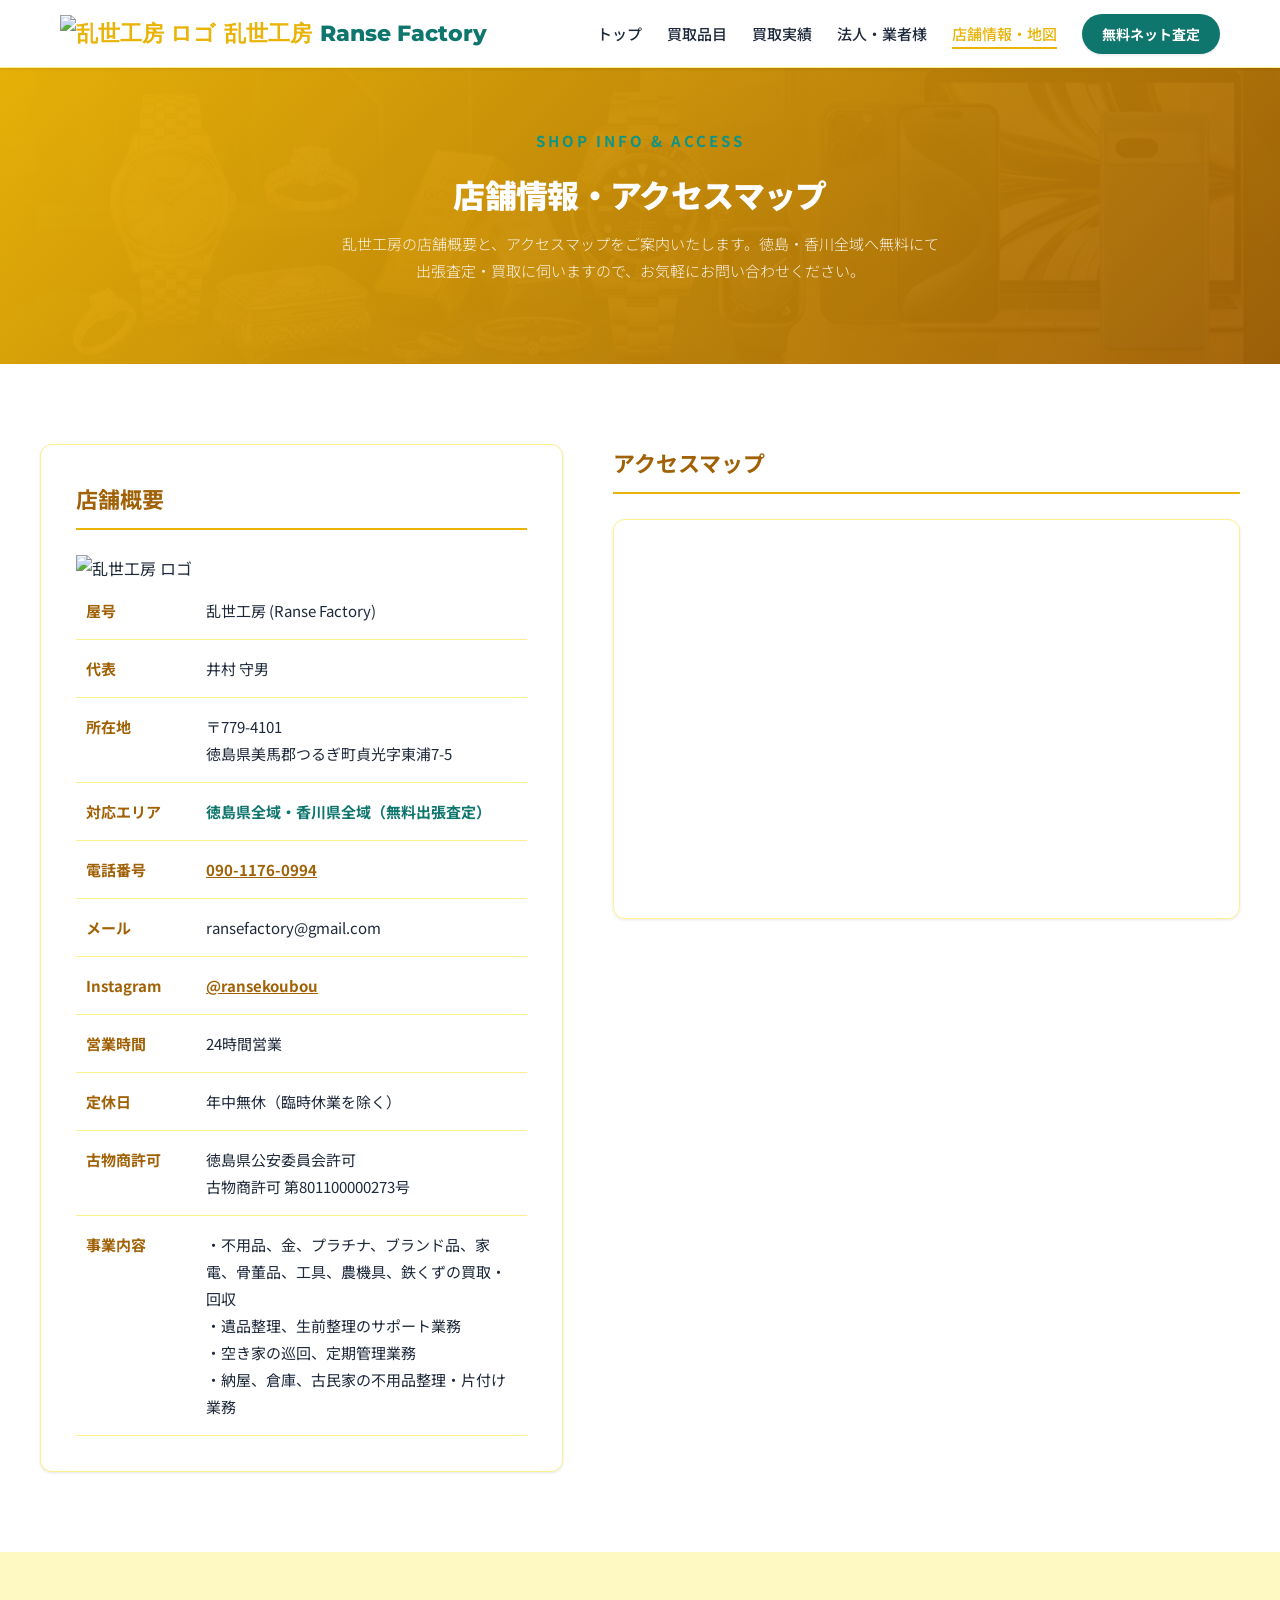
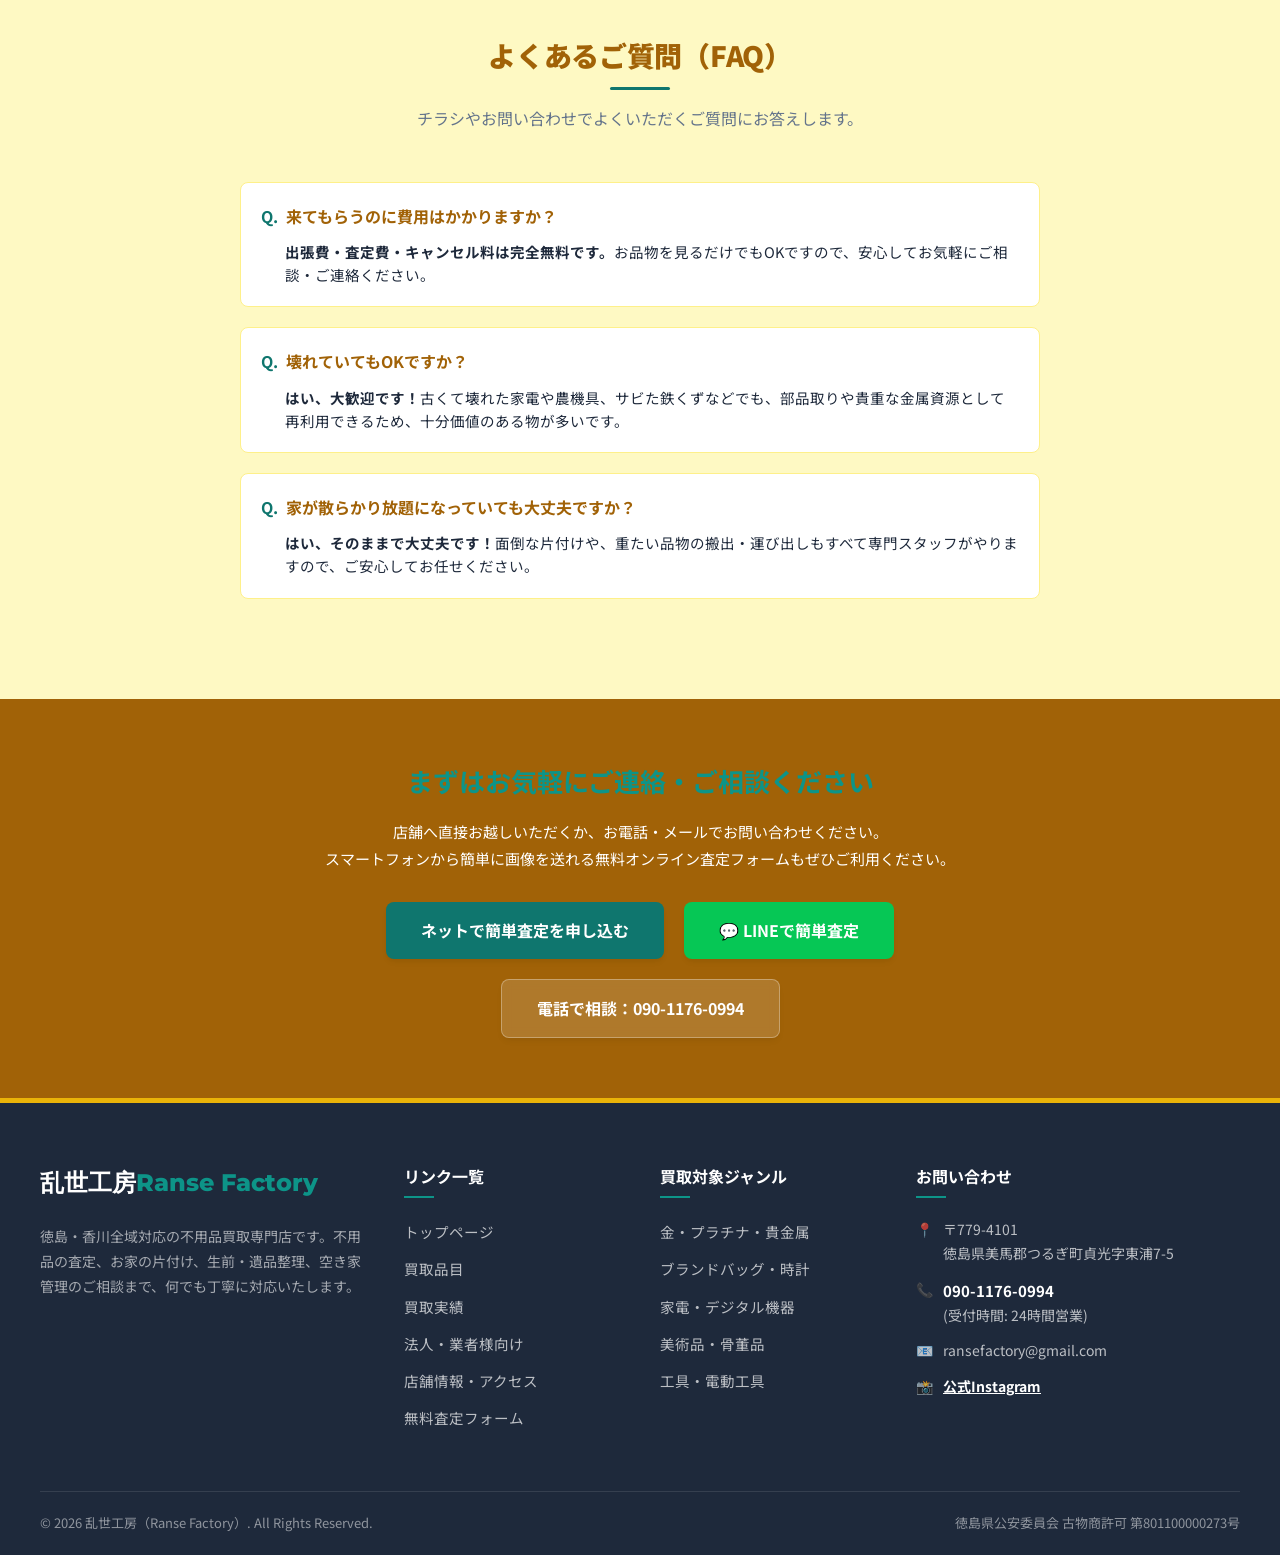
==== commit 8ea09790: "Deploy about.html via auto-deployer" ====
--- a/about.html
+++ b/about.html
@@ -13,7 +13,7 @@
   <!-- NAVIGATION -->
   <header>
     <div class="nav-container">
-      <a href="index.html" class="logo">乱世工房<span>Ranse Factory</span></a>
+      <a href="index.html" class="logo"><img src="assets/logo.jpg" alt="乱世工房 ロゴ" class="logo-icon">乱世工房<span>Ranse Factory</span></a>
       <button class="menu-toggle" id="menuToggle" aria-label="メニュー開閉">
         <span></span>
         <span></span>
@@ -49,7 +49,12 @@
         <div style="background-color: white; border: 1px solid var(--border-color); border-radius: 12px; padding: 35px; box-shadow: var(--shadow-sm);">
           <h2 style="font-size: 22px; font-weight: 700; color: var(--primary-dark); margin-bottom: 25px; border-bottom: 2px solid var(--primary); padding-bottom: 10px;">店舗概要</h2>
           
-          <table class="about-table">
+          <div class="about-shop-layout">
+            <div class="about-shop-logo">
+              <img src="assets/logo.jpg" alt="乱世工房 ロゴ">
+            </div>
+            <div class="about-shop-table-wrapper">
+              <table class="about-table">
             <tbody>
               <tr>
                 <th>屋号</th>
@@ -110,6 +115,8 @@
               </tr>
             </tbody>
           </table>
+            </div>
+          </div>
         </div>
 
         <!-- Google Map iframe -->
@@ -117,7 +124,7 @@
           <h2 style="font-size: 22px; font-weight: 700; color: var(--primary-dark); margin-bottom: 25px; border-bottom: 2px solid var(--primary); padding-bottom: 10px;">アクセスマップ</h2>
           <div class="map-wrapper">
             <iframe 
-              src="https://maps.google.com/maps?q=%E4%B9%B1%E4%B8%96%E5%B7%A5%E6%88%BF%E3%80%80%E5%BE%B3%E5%B3%B6%E7%9C%8C%E7%BE%8E%E9%A6%AC%E9%83%A1%E3%81%A4%E3%82%8B%E3%81%8E%E7%94%BA%E8%B2%9E%E5%85%89%E5%AD%97%E6%9D%B1%E6%B5%A67-5&t=&z=17&ie=UTF8&iwloc=&output=embed" 
+              src="https://maps.google.com/maps?q=%E4%B9%B1%E4%B8%96%E5%B7%A5%E6%88%BF@34.03705,134.06350&t=&z=18&ie=UTF8&iwloc=&output=embed" 
               allowfullscreen="" 
               loading="lazy" 
               referrerpolicy="no-referrer-when-downgrade">
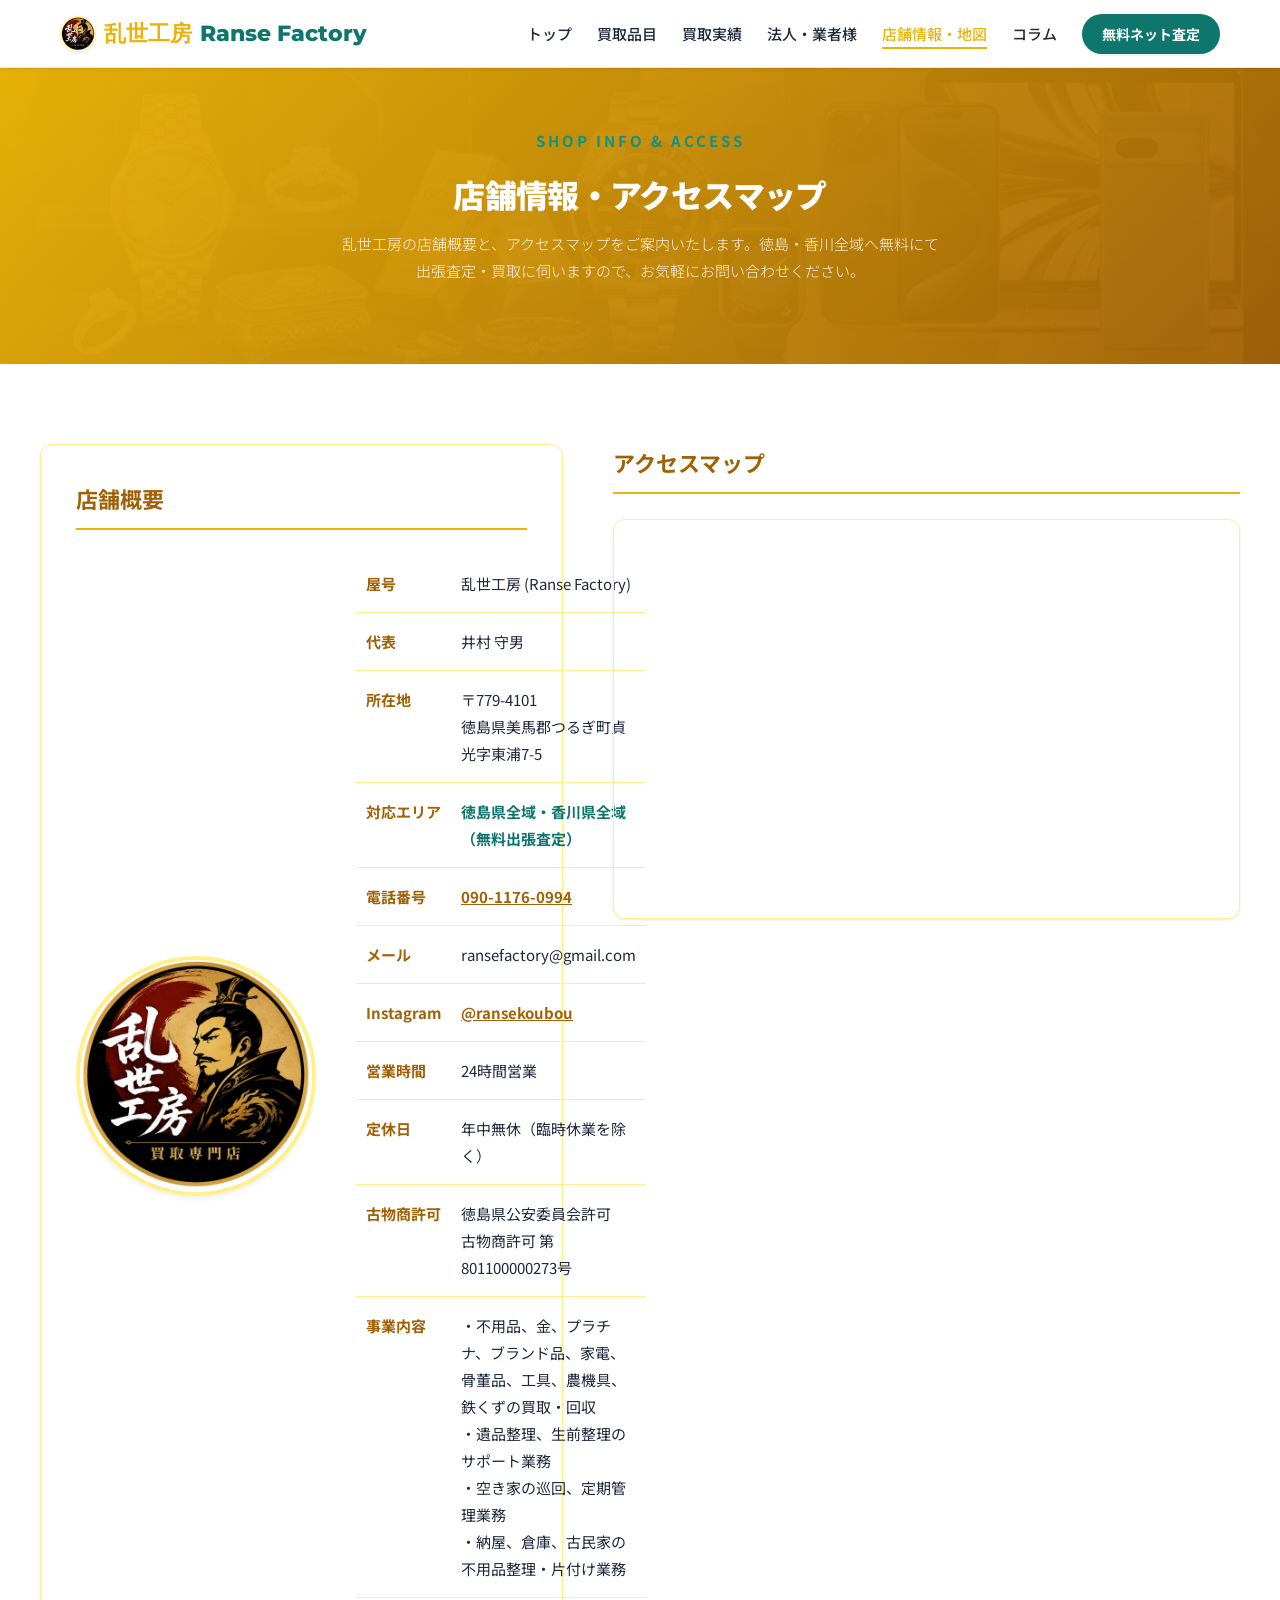
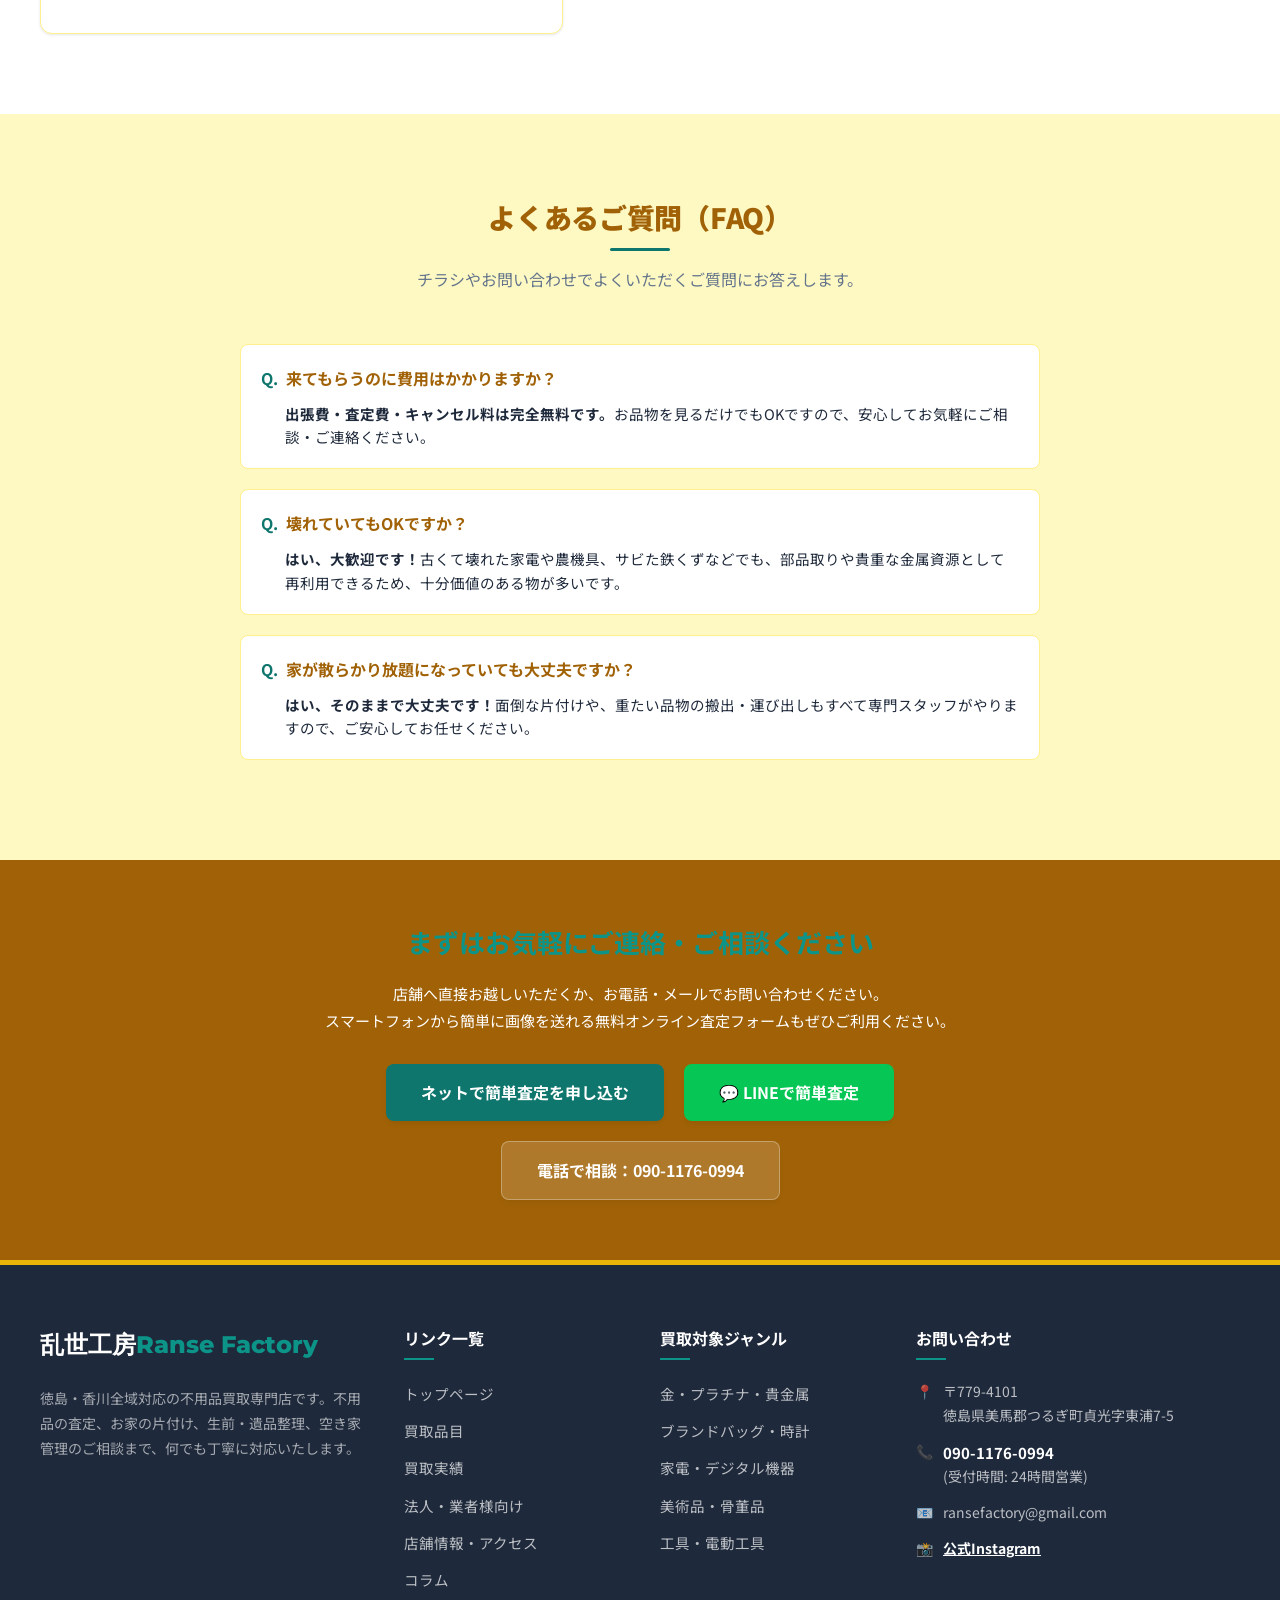
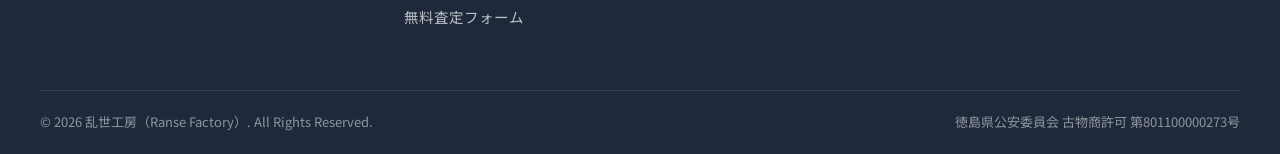
==== commit ca94da37: "Deploy about.html via auto-deployer" ====
--- a/about.html
+++ b/about.html
@@ -1,265 +1,267 @@
-<!DOCTYPE html>
-<html lang="ja">
-<head>
-  <meta charset="UTF-8">
-  <meta name="viewport" content="width=device-width, initial-scale=1.0">
-  <title>店舗情報・アクセスマップ - 乱世工房（Ranse Factory）| 徳島・香川</title>
-  <meta name="description" content="徳島県美馬郡の買取専門店「乱世工房（Ranse Factory）」の店舗概要・アクセスマップ（地図）ページです。美馬郡つるぎ町貞光の店舗概要、営業時間、対応エリア（徳島・香川全域）、古物商許可番号についてご案内します。">
-  <link rel="stylesheet" href="style.css">
-  <link rel="icon" type="image/png" href="favicon.png">
-</head>
-<body>
-
-  <!-- NAVIGATION -->
-  <header>
-    <div class="nav-container">
-      <a href="index.html" class="logo"><img src="assets/logo.jpg" alt="乱世工房 ロゴ" class="logo-icon">乱世工房<span>Ranse Factory</span></a>
-      <button class="menu-toggle" id="menuToggle" aria-label="メニュー開閉">
-        <span></span>
-        <span></span>
-        <span></span>
-      </button>
-      <ul class="nav-menu" id="navMenu">
-        <li><a href="index.html" class="nav-link">トップ</a></li>
-        <li><a href="categories.html" class="nav-link">買取品目</a></li>
-        <li><a href="cases.html" class="nav-link">買取実績</a></li>
-        <li><a href="business.html" class="nav-link">法人・業者様</a></li>
-        <li><a href="about.html" class="nav-link active">店舗情報・地図</a></li>
-        <li><a href="contact.html" class="btn-nav-cta">無料ネット査定</a></li>
-      </ul>
-    </div>
-  </header>
-
-  <!-- PAGE HEADER -->
-  <section class="hero" style="padding: 60px 20px 80px 20px;">
-    <div class="hero-content">
-      <div class="hero-tagline">SHOP INFO & ACCESS</div>
-      <h1 class="hero-title" style="font-size: 32px; margin-bottom: 15px;">店舗情報・アクセスマップ</h1>
-      <p class="hero-desc" style="font-size: 15px; margin-bottom: 0; max-width: 600px; margin-left: auto; margin-right: auto;">
-        乱世工房の店舗概要と、アクセスマップをご案内いたします。徳島・香川全域へ無料にて出張査定・買取に伺いますので、お気軽にお問い合わせください。
-      </p>
-    </div>
-  </section>
-
-  <!-- ABOUT & MAP SECTION -->
-  <section>
-    <div class="container">
-      <div class="about-grid">
-        <!-- Shop Info Table -->
-        <div style="background-color: white; border: 1px solid var(--border-color); border-radius: 12px; padding: 35px; box-shadow: var(--shadow-sm);">
-          <h2 style="font-size: 22px; font-weight: 700; color: var(--primary-dark); margin-bottom: 25px; border-bottom: 2px solid var(--primary); padding-bottom: 10px;">店舗概要</h2>
-          
-          <div class="about-shop-layout">
-            <div class="about-shop-logo">
-              <img src="assets/logo.jpg" alt="乱世工房 ロゴ">
-            </div>
-            <div class="about-shop-table-wrapper">
-              <table class="about-table">
-            <tbody>
-              <tr>
-                <th>屋号</th>
-                <td>乱世工房 (Ranse Factory)</td>
-              </tr>
-              <tr>
-                <th>代表</th>
-                <td>井村 守男</td>
-              </tr>
-              <tr>
-                <th>所在地</th>
-                <td>
-                  〒779-4101<br>
-                  徳島県美馬郡つるぎ町貞光字東浦7-5
-                </td>
-              </tr>
-              <tr>
-                <th>対応エリア</th>
-                <td style="font-weight: bold; color: var(--secondary);">徳島県全域・香川県全域（無料出張査定）</td>
-              </tr>
-              <tr>
-                <th>電話番号</th>
-                <td style="font-weight: bold;">
-                  <a href="tel:090-1176-0994" style="color: var(--primary-dark); font-weight: bold; text-decoration: underline;">090-1176-0994</a>
-                </td>
-              </tr>
-              <tr>
-                <th>メール</th>
-                <td>ransefactory@gmail.com</td>
-              </tr>
-              <tr>
-                <th>Instagram</th>
-                <td><a href="https://www.instagram.com/ransekoubou/?hl=ja" target="_blank" style="color: var(--primary-dark); font-weight: bold; text-decoration: underline;">@ransekoubou</a></td>
-              </tr>
-              <tr>
-                <th>営業時間</th>
-                 <td>24時間営業</td>
-              </tr>
-              <tr>
-                <th>定休日</th>
-                <td>年中無休（臨時休業を除く）</td>
-              </tr>
-              <tr>
-                <th>古物商許可</th>
-                <td>
-                  徳島県公安委員会許可<br>
-                  古物商許可 第801100000273号
-                </td>
-              </tr>
-              <tr>
-                <th>事業内容</th>
-                <td>
-                  ・不用品、金、プラチナ、ブランド品、家電、骨董品、工具、農機具、鉄くずの買取・回収<br>
-                  ・遺品整理、生前整理のサポート業務<br>
-                  ・空き家の巡回、定期管理業務<br>
-                  ・納屋、倉庫、古民家の不用品整理・片付け業務
-                </td>
-              </tr>
-            </tbody>
-          </table>
-            </div>
-          </div>
-        </div>
-
-        <!-- Google Map iframe -->
-        <div>
-          <h2 style="font-size: 22px; font-weight: 700; color: var(--primary-dark); margin-bottom: 25px; border-bottom: 2px solid var(--primary); padding-bottom: 10px;">アクセスマップ</h2>
-          <div class="map-wrapper">
-            <iframe 
-              src="https://maps.google.com/maps?q=%E4%B9%B1%E4%B8%96%E5%B7%A5%E6%88%BF@34.03705,134.06350&t=&z=18&ie=UTF8&iwloc=&output=embed" 
-              allowfullscreen="" 
-              loading="lazy" 
-              referrerpolicy="no-referrer-when-downgrade">
-            </iframe>
-          </div>
-
-        </div>
-      </div>
-    </div>
-  </section>
-
-  <!-- FAQ SECTION -->
-  <section class="section-bg-light">
-    <div class="container" style="max-width: 800px;">
-      <div class="section-header">
-        <h2 class="section-title">よくあるご質問（FAQ）</h2>
-        <p class="section-subtitle">チラシやお問い合わせでよくいただくご質問にお答えします。</p>
-      </div>
-
-      <div style="margin-top: 30px;">
-        <div style="background-color: white; border: 1px solid var(--border-color); border-radius: 8px; padding: 20px; margin-bottom: 20px;">
-          <h4 style="color: var(--primary-dark); font-size: 16px; margin-bottom: 10px; font-weight: bold; display: flex; gap: 8px;">
-            <span style="color: var(--secondary);">Q.</span> 来てもらうのに費用はかかりますか？
-          </h4>
-          <p style="color: var(--text-dark); font-size: 14.5px; padding-left: 24px; line-height: 1.6;">
-            <strong>出張費・査定費・キャンセル料は完全無料です。</strong>お品物を見るだけでもOKですので、安心してお気軽にご相談・ご連絡ください。
-          </p>
-        </div>
-
-        <div style="background-color: white; border: 1px solid var(--border-color); border-radius: 8px; padding: 20px; margin-bottom: 20px;">
-          <h4 style="color: var(--primary-dark); font-size: 16px; margin-bottom: 10px; font-weight: bold; display: flex; gap: 8px;">
-            <span style="color: var(--secondary);">Q.</span> 壊れていてもOKですか？
-          </h4>
-          <p style="color: var(--text-dark); font-size: 14.5px; padding-left: 24px; line-height: 1.6;">
-            <strong>はい、大歓迎です！</strong>古くて壊れた家電や農機具、サビた鉄くずなどでも、部品取りや貴重な金属資源として再利用できるため、十分価値のある物が多いです。
-          </p>
-        </div>
-
-        <div style="background-color: white; border: 1px solid var(--border-color); border-radius: 8px; padding: 20px; margin-bottom: 20px;">
-          <h4 style="color: var(--primary-dark); font-size: 16px; margin-bottom: 10px; font-weight: bold; display: flex; gap: 8px;">
-            <span style="color: var(--secondary);">Q.</span> 家が散らかり放題になっていても大丈夫ですか？
-          </h4>
-          <p style="color: var(--text-dark); font-size: 14.5px; padding-left: 24px; line-height: 1.6;">
-            <strong>はい、そのままで大丈夫です！</strong>面倒な片付けや、重たい品物の搬出・運び出しもすべて専門スタッフがやりますので、ご安心してお任せください。
-          </p>
-        </div>
-      </div>
-    </div>
-  </section>
-
-  <!-- CTA SECTION -->
-  <section style="background-color: var(--primary-dark); color: white; text-align: center; padding: 60px 20px;">
-    <div class="container" style="max-width: 800px;">
-      <h2 style="font-size: 26px; font-weight: 700; color: var(--secondary-light); margin-bottom: 15px;">まずはお気軽にご連絡・ご相談ください</h2>
-      <p style="font-size: 15px; line-height: 1.8; margin-bottom: 30px;">
-        店舗へ直接お越しいただくか、お電話・メールでお問い合わせください。<br>
-        スマートフォンから簡単に画像を送れる無料オンライン査定フォームもぜひご利用ください。
-      </p>
-      <div style="display: flex; justify-content: center; gap: 20px; flex-wrap: wrap;">
-        <a href="contact.html" class="btn" style="background-color: var(--secondary); color: white;">ネットで簡単査定を申し込む</a>
-        <a href="https://lin.ee/PN33evo" target="_blank" class="btn btn-line">💬 LINEで簡単査定</a>
-        <a href="tel:090-1176-0994" class="btn btn-secondary">電話で相談：090-1176-0994</a>
-      </div>
-    </div>
-  </section>
-
-  <!-- FOOTER -->
-  <footer>
-    <div class="footer-grid">
-      <div class="footer-about">
-        <div class="footer-logo">乱世工房<span>Ranse Factory</span></div>
-        <p>
-          徳島・香川全域対応の不用品買取専門店です。不用品の査定、お家の片付け、生前・遺品整理、空き家管理のご相談まで、何でも丁寧に対応いたします。
-        </p>
-      </div>
-      <div class="footer-links">
-        <h4>リンク一覧</h4>
-        <ul>
-          <li><a href="index.html">トップページ</a></li>
-          <li><a href="categories.html">買取品目</a></li>
-          <li><a href="cases.html">買取実績</a></li>
-          <li><a href="business.html">法人・業者様向け</a></li>
-          <li><a href="about.html">店舗情報・アクセス</a></li>
-          <li><a href="contact.html">無料査定フォーム</a></li>
-        </ul>
-      </div>
-      <div class="footer-links">
-        <h4>買取対象ジャンル</h4>
-        <ul>
-          <li><a href="categories.html">金・プラチナ・貴金属</a></li>
-          <li><a href="categories.html">ブランドバッグ・時計</a></li>
-          <li><a href="categories.html">家電・デジタル機器</a></li>
-          <li><a href="categories.html">美術品・骨董品</a></li>
-          <li><a href="categories.html">工具・電動工具</a></li>
-        </ul>
-      </div>
-      <div class="footer-contact">
-        <h4>お問い合わせ</h4>
-        <ul class="footer-contact-info">
-          <li>
-            <span>📍</span>
-            <div>〒779-4101<br>徳島県美馬郡つるぎ町貞光字東浦7-5</div>
-          </li>
-          <li>
-            <span>📞</span>
-            <div><a href="tel:090-1176-0994" style="font-weight:bold; font-size:15px; color:white;">090-1176-0994</a><br>(受付時間: 24時間営業)</div>
-          </li>
-          <li>
-            <span>📧</span>
-            <div>ransefactory@gmail.com</div>
-          </li>
-          <li>
-            <span>📸</span>
-            <div><a href="https://www.instagram.com/ransekoubou/?hl=ja" target="_blank" style="font-weight:bold; color:white; text-decoration:underline;">公式Instagram</a></div>
-          </li>
-        </ul>
-      </div>
-    </div>
-    
-    <div class="footer-bottom">
-      <p>&copy; 2026 乱世工房（Ranse Factory）. All Rights Reserved.</p>
-      <p>徳島県公安委員会 古物商許可 第801100000273号</p>
-    </div>
-  </footer>
-
-  <!-- MOBILE STICKY FOOTER -->
-  <div class="sticky-footer-container">
-    <a href="https://lin.ee/PN33evo" target="_blank" class="sticky-line-btn">
-      💬 LINEで無料査定
-    </a>
-    <a href="tel:090-1176-0994" class="sticky-phone-btn">
-      📞 電話
-    </a>
-  </div>
-
-  <script src="script.js"></script>
-</body>
-</html>
+<!DOCTYPE html>
+<html lang="ja">
+<head>
+  <meta charset="UTF-8">
+  <meta name="viewport" content="width=device-width, initial-scale=1.0">
+  <title>店舗情報・アクセスマップ - 乱世工房（Ranse Factory）| 徳島・香川</title>
+  <meta name="description" content="徳島県美馬郡の買取専門店「乱世工房（Ranse Factory）」の店舗概要・アクセスマップ（地図）ページです。美馬郡つるぎ町貞光の店舗概要、営業時間、対応エリア（徳島・香川全域）、古物商許可番号についてご案内します。">
+  <link rel="stylesheet" href="style.css">
+  <link rel="icon" type="image/png" href="favicon.png">
+</head>
+<body>
+
+  <!-- NAVIGATION -->
+  <header>
+    <div class="nav-container">
+      <a href="index.html" class="logo"><img src="assets/logo.jpg" alt="乱世工房 ロゴ" class="logo-icon">乱世工房<span>Ranse Factory</span></a>
+      <button class="menu-toggle" id="menuToggle" aria-label="メニュー開閉">
+        <span></span>
+        <span></span>
+        <span></span>
+      </button>
+      <ul class="nav-menu" id="navMenu">
+        <li><a href="index.html" class="nav-link">トップ</a></li>
+        <li><a href="categories.html" class="nav-link">買取品目</a></li>
+        <li><a href="cases.html" class="nav-link">買取実績</a></li>
+        <li><a href="business.html" class="nav-link">法人・業者様</a></li>
+        <li><a href="about.html" class="nav-link active">店舗情報・地図</a></li>
+        <li><a href="blog.html" class="nav-link">コラム</a></li>
+        <li><a href="contact.html" class="btn-nav-cta">無料ネット査定</a></li>
+      </ul>
+    </div>
+  </header>
+
+  <!-- PAGE HEADER -->
+  <section class="hero" style="padding: 60px 20px 80px 20px;">
+    <div class="hero-content">
+      <div class="hero-tagline">SHOP INFO & ACCESS</div>
+      <h1 class="hero-title" style="font-size: 32px; margin-bottom: 15px;">店舗情報・アクセスマップ</h1>
+      <p class="hero-desc" style="font-size: 15px; margin-bottom: 0; max-width: 600px; margin-left: auto; margin-right: auto;">
+        乱世工房の店舗概要と、アクセスマップをご案内いたします。徳島・香川全域へ無料にて出張査定・買取に伺いますので、お気軽にお問い合わせください。
+      </p>
+    </div>
+  </section>
+
+  <!-- ABOUT & MAP SECTION -->
+  <section>
+    <div class="container">
+      <div class="about-grid">
+        <!-- Shop Info Table -->
+        <div style="background-color: white; border: 1px solid var(--border-color); border-radius: 12px; padding: 35px; box-shadow: var(--shadow-sm);">
+          <h2 style="font-size: 22px; font-weight: 700; color: var(--primary-dark); margin-bottom: 25px; border-bottom: 2px solid var(--primary); padding-bottom: 10px;">店舗概要</h2>
+          
+          <div class="about-shop-layout">
+            <div class="about-shop-logo">
+              <img src="assets/logo.jpg" alt="乱世工房 ロゴ">
+            </div>
+            <div class="about-shop-table-wrapper">
+              <table class="about-table">
+            <tbody>
+              <tr>
+                <th>屋号</th>
+                <td>乱世工房 (Ranse Factory)</td>
+              </tr>
+              <tr>
+                <th>代表</th>
+                <td>井村 守男</td>
+              </tr>
+              <tr>
+                <th>所在地</th>
+                <td>
+                  〒779-4101<br>
+                  徳島県美馬郡つるぎ町貞光字東浦7-5
+                </td>
+              </tr>
+              <tr>
+                <th>対応エリア</th>
+                <td style="font-weight: bold; color: var(--secondary);">徳島県全域・香川県全域（無料出張査定）</td>
+              </tr>
+              <tr>
+                <th>電話番号</th>
+                <td style="font-weight: bold;">
+                  <a href="tel:090-1176-0994" style="color: var(--primary-dark); font-weight: bold; text-decoration: underline;">090-1176-0994</a>
+                </td>
+              </tr>
+              <tr>
+                <th>メール</th>
+                <td>ransefactory@gmail.com</td>
+              </tr>
+              <tr>
+                <th>Instagram</th>
+                <td><a href="https://www.instagram.com/ransekoubou/?hl=ja" target="_blank" style="color: var(--primary-dark); font-weight: bold; text-decoration: underline;">@ransekoubou</a></td>
+              </tr>
+              <tr>
+                <th>営業時間</th>
+                 <td>24時間営業</td>
+              </tr>
+              <tr>
+                <th>定休日</th>
+                <td>年中無休（臨時休業を除く）</td>
+              </tr>
+              <tr>
+                <th>古物商許可</th>
+                <td>
+                  徳島県公安委員会許可<br>
+                  古物商許可 第801100000273号
+                </td>
+              </tr>
+              <tr>
+                <th>事業内容</th>
+                <td>
+                  ・不用品、金、プラチナ、ブランド品、家電、骨董品、工具、農機具、鉄くずの買取・回収<br>
+                  ・遺品整理、生前整理のサポート業務<br>
+                  ・空き家の巡回、定期管理業務<br>
+                  ・納屋、倉庫、古民家の不用品整理・片付け業務
+                </td>
+              </tr>
+            </tbody>
+          </table>
+            </div>
+          </div>
+        </div>
+
+        <!-- Google Map iframe -->
+        <div>
+          <h2 style="font-size: 22px; font-weight: 700; color: var(--primary-dark); margin-bottom: 25px; border-bottom: 2px solid var(--primary); padding-bottom: 10px;">アクセスマップ</h2>
+          <div class="map-wrapper">
+            <iframe 
+              src="https://maps.google.com/maps?q=%E4%B9%B1%E4%B8%96%E5%B7%A5%E6%88%BF@34.03705,134.06350&t=&z=18&ie=UTF8&iwloc=&output=embed" 
+              allowfullscreen="" 
+              loading="lazy" 
+              referrerpolicy="no-referrer-when-downgrade">
+            </iframe>
+          </div>
+
+        </div>
+      </div>
+    </div>
+  </section>
+
+  <!-- FAQ SECTION -->
+  <section class="section-bg-light">
+    <div class="container" style="max-width: 800px;">
+      <div class="section-header">
+        <h2 class="section-title">よくあるご質問（FAQ）</h2>
+        <p class="section-subtitle">チラシやお問い合わせでよくいただくご質問にお答えします。</p>
+      </div>
+
+      <div style="margin-top: 30px;">
+        <div style="background-color: white; border: 1px solid var(--border-color); border-radius: 8px; padding: 20px; margin-bottom: 20px;">
+          <h4 style="color: var(--primary-dark); font-size: 16px; margin-bottom: 10px; font-weight: bold; display: flex; gap: 8px;">
+            <span style="color: var(--secondary);">Q.</span> 来てもらうのに費用はかかりますか？
+          </h4>
+          <p style="color: var(--text-dark); font-size: 14.5px; padding-left: 24px; line-height: 1.6;">
+            <strong>出張費・査定費・キャンセル料は完全無料です。</strong>お品物を見るだけでもOKですので、安心してお気軽にご相談・ご連絡ください。
+          </p>
+        </div>
+
+        <div style="background-color: white; border: 1px solid var(--border-color); border-radius: 8px; padding: 20px; margin-bottom: 20px;">
+          <h4 style="color: var(--primary-dark); font-size: 16px; margin-bottom: 10px; font-weight: bold; display: flex; gap: 8px;">
+            <span style="color: var(--secondary);">Q.</span> 壊れていてもOKですか？
+          </h4>
+          <p style="color: var(--text-dark); font-size: 14.5px; padding-left: 24px; line-height: 1.6;">
+            <strong>はい、大歓迎です！</strong>古くて壊れた家電や農機具、サビた鉄くずなどでも、部品取りや貴重な金属資源として再利用できるため、十分価値のある物が多いです。
+          </p>
+        </div>
+
+        <div style="background-color: white; border: 1px solid var(--border-color); border-radius: 8px; padding: 20px; margin-bottom: 20px;">
+          <h4 style="color: var(--primary-dark); font-size: 16px; margin-bottom: 10px; font-weight: bold; display: flex; gap: 8px;">
+            <span style="color: var(--secondary);">Q.</span> 家が散らかり放題になっていても大丈夫ですか？
+          </h4>
+          <p style="color: var(--text-dark); font-size: 14.5px; padding-left: 24px; line-height: 1.6;">
+            <strong>はい、そのままで大丈夫です！</strong>面倒な片付けや、重たい品物の搬出・運び出しもすべて専門スタッフがやりますので、ご安心してお任せください。
+          </p>
+        </div>
+      </div>
+    </div>
+  </section>
+
+  <!-- CTA SECTION -->
+  <section style="background-color: var(--primary-dark); color: white; text-align: center; padding: 60px 20px;">
+    <div class="container" style="max-width: 800px;">
+      <h2 style="font-size: 26px; font-weight: 700; color: var(--secondary-light); margin-bottom: 15px;">まずはお気軽にご連絡・ご相談ください</h2>
+      <p style="font-size: 15px; line-height: 1.8; margin-bottom: 30px;">
+        店舗へ直接お越しいただくか、お電話・メールでお問い合わせください。<br>
+        スマートフォンから簡単に画像を送れる無料オンライン査定フォームもぜひご利用ください。
+      </p>
+      <div style="display: flex; justify-content: center; gap: 20px; flex-wrap: wrap;">
+        <a href="contact.html" class="btn" style="background-color: var(--secondary); color: white;">ネットで簡単査定を申し込む</a>
+        <a href="https://lin.ee/PN33evo" target="_blank" class="btn btn-line">💬 LINEで簡単査定</a>
+        <a href="tel:090-1176-0994" class="btn btn-secondary">電話で相談：090-1176-0994</a>
+      </div>
+    </div>
+  </section>
+
+  <!-- FOOTER -->
+  <footer>
+    <div class="footer-grid">
+      <div class="footer-about">
+        <div class="footer-logo">乱世工房<span>Ranse Factory</span></div>
+        <p>
+          徳島・香川全域対応の不用品買取専門店です。不用品の査定、お家の片付け、生前・遺品整理、空き家管理のご相談まで、何でも丁寧に対応いたします。
+        </p>
+      </div>
+      <div class="footer-links">
+        <h4>リンク一覧</h4>
+        <ul>
+          <li><a href="index.html">トップページ</a></li>
+          <li><a href="categories.html">買取品目</a></li>
+          <li><a href="cases.html">買取実績</a></li>
+          <li><a href="business.html">法人・業者様向け</a></li>
+          <li><a href="about.html">店舗情報・アクセス</a></li>
+          <li><a href="blog.html">コラム</a></li>
+          <li><a href="contact.html">無料査定フォーム</a></li>
+        </ul>
+      </div>
+      <div class="footer-links">
+        <h4>買取対象ジャンル</h4>
+        <ul>
+          <li><a href="categories.html">金・プラチナ・貴金属</a></li>
+          <li><a href="categories.html">ブランドバッグ・時計</a></li>
+          <li><a href="categories.html">家電・デジタル機器</a></li>
+          <li><a href="categories.html">美術品・骨董品</a></li>
+          <li><a href="categories.html">工具・電動工具</a></li>
+        </ul>
+      </div>
+      <div class="footer-contact">
+        <h4>お問い合わせ</h4>
+        <ul class="footer-contact-info">
+          <li>
+            <span>📍</span>
+            <div>〒779-4101<br>徳島県美馬郡つるぎ町貞光字東浦7-5</div>
+          </li>
+          <li>
+            <span>📞</span>
+            <div><a href="tel:090-1176-0994" style="font-weight:bold; font-size:15px; color:white;">090-1176-0994</a><br>(受付時間: 24時間営業)</div>
+          </li>
+          <li>
+            <span>📧</span>
+            <div>ransefactory@gmail.com</div>
+          </li>
+          <li>
+            <span>📸</span>
+            <div><a href="https://www.instagram.com/ransekoubou/?hl=ja" target="_blank" style="font-weight:bold; color:white; text-decoration:underline;">公式Instagram</a></div>
+          </li>
+        </ul>
+      </div>
+    </div>
+    
+    <div class="footer-bottom">
+      <p>&copy; 2026 乱世工房（Ranse Factory）. All Rights Reserved.</p>
+      <p>徳島県公安委員会 古物商許可 第801100000273号</p>
+    </div>
+  </footer>
+
+  <!-- MOBILE STICKY FOOTER -->
+  <div class="sticky-footer-container">
+    <a href="https://lin.ee/PN33evo" target="_blank" class="sticky-line-btn">
+      💬 LINEで無料査定
+    </a>
+    <a href="tel:090-1176-0994" class="sticky-phone-btn">
+      📞 電話
+    </a>
+  </div>
+
+  <script src="script.js"></script>
+</body>
+</html>
--- a/style.css
+++ b/style.css
@@ -1649,3 +1649,464 @@
 .no-line::after {
   display: none !important;
 }
+
+/* Header Logo Icon & About Page Logo Layout */
+.logo-icon {
+  height: 36px;
+  width: 36px;
+  border-radius: 50%;
+  object-fit: cover;
+  border: 1.5px solid var(--border-color);
+  box-shadow: var(--shadow-sm);
+  transition: var(--transition);
+}
+
+.logo:hover .logo-icon {
+  transform: rotate(15deg) scale(1.05);
+}
+
+.about-shop-layout {
+  display: flex;
+  gap: 40px;
+  align-items: center;
+}
+
+.about-shop-logo {
+  flex: 0 0 240px;
+  text-align: center;
+}
+
+.about-shop-logo img {
+  width: 100%;
+  max-width: 240px;
+  height: auto;
+  border-radius: 50%;
+  border: 4px solid var(--border-color);
+  box-shadow: var(--shadow-md);
+  transition: var(--transition);
+}
+
+.about-shop-logo img:hover {
+  transform: scale(1.03);
+  box-shadow: var(--shadow-lg);
+}
+
+.about-shop-table-wrapper {
+  flex: 1;
+}
+
+}
+
+/* Purchase Price Table Styling */
+.price-section {
+  padding: 60px 20px;
+  background-color: var(--bg-white);
+  border-bottom: 1px solid var(--border-color);
+}
+
+.price-section .section-badge {
+  display: inline-block;
+  background-color: var(--primary-light);
+  color: var(--primary-dark);
+  font-size: 12px;
+  font-weight: 800;
+  padding: 4px 12px;
+  border-radius: 99px;
+  margin-bottom: 10px;
+  letter-spacing: 1px;
+}
+
+.price-section .section-title {
+  margin-top: 5px;
+}
+
+.price-table-container {
+  background: white;
+  border: 1px solid var(--border-color);
+  border-radius: 12px;
+  overflow: hidden;
+  box-shadow: var(--shadow-md);
+  margin-top: 30px;
+}
+
+.price-table-header {
+  display: grid;
+  grid-template-columns: 140px 1fr;
+  background-color: var(--secondary);
+  color: white;
+  font-weight: bold;
+  padding: 15px 20px;
+  font-size: 15px;
+}
+
+.price-table-body {
+  transition: max-height 0.4s ease;
+}
+
+.price-row {
+  display: grid;
+  grid-template-columns: 140px 1fr;
+  padding: 18px 20px;
+  border-bottom: 1px solid rgba(254, 240, 138, 0.5);
+  align-items: center;
+  transition: background-color 0.2s ease;
+}
+
+.price-row:last-child {
+  border-bottom: none;
+}
+
+.price-row:hover {
+  background-color: rgba(254, 249, 195, 0.3);
+}
+
+.price-row .col-date {
+  color: var(--text-light);
+  font-size: 14px;
+}
+
+.price-row .col-item {
+  font-weight: 500;
+  color: var(--text-dark);
+  padding-right: 15px;
+}
+
+.price-row .col-price {
+  font-size: 18px;
+  font-weight: 700;
+  color: var(--secondary-dark);
+  text-align: right;
+}
+
+/* Mobile responsive price table */
+@media (max-width: 600px) {
+  .price-table-header {
+    display: none;
+  }
+  
+  .price-row {
+    grid-template-columns: 1fr;
+    gap: 8px;
+    padding: 18px 15px;
+    border-bottom: 1px solid rgba(254, 240, 138, 0.7);
+  }
+  
+  .price-row .col-date {
+    font-size: 12px;
+    order: 1;
+  }
+  
+  .price-row .col-item {
+    font-size: 16px;
+    order: 2;
+    padding-right: 0;
+  }
+  
+  .price-row .col-price {
+    font-size: 18px;
+    order: 3;
+    text-align: left;
+    margin-top: 4px;
+    display: flex;
+    justify-content: space-between;
+    align-items: center;
+  }
+  
+  .price-row .col-price::before {
+    content: '参考価格:';
+    font-size: 13px;
+    font-weight: normal;
+    color: var(--text-light);
+  }
+}
+
+.price-expand-container {
+  text-align: center;
+  margin-top: 25px;
+}
+
+.btn-expand {
+  display: inline-flex;
+  align-items: center;
+  justify-content: center;
+  background-color: var(--bg-light);
+  color: var(--primary-dark);
+  border: 1px solid var(--border-color);
+  padding: 15px 30px;
+  font-weight: bold;
+  font-size: 16px;
+  cursor: pointer;
+  width: 100%;
+  max-width: 320px;
+  border-radius: 8px;
+  box-shadow: var(--shadow-sm);
+  transition: var(--transition);
+}
+
+.btn-expand:hover {
+  background-color: var(--primary-light);
+  transform: translateY(-2px);
+  box-shadow: var(--shadow-md);
+}
+
+.price-notice {
+  font-size: 13px;
+  color: var(--text-light);
+  line-height: 1.5;
+}
+
+/* Blog / Column Page Styles */
+.blog-hero {
+  padding: 100px 20px 60px;
+  text-align: center;
+  background: linear-gradient(135deg, rgba(254, 249, 195, 0.5) 0%, rgba(255, 255, 255, 1) 100%);
+  border-bottom: 1px solid var(--border-color);
+}
+
+.blog-hero .section-title {
+  font-size: 32px;
+}
+
+.blog-card {
+  background: white;
+  border: 1px solid var(--border-color);
+  border-radius: 12px;
+  padding: 40px;
+  margin-bottom: 40px;
+  box-shadow: var(--shadow-md);
+  transition: var(--transition);
+}
+
+.blog-card:hover {
+  box-shadow: var(--shadow-lg);
+  transform: translateY(-2px);
+}
+
+.blog-card-meta {
+  display: flex;
+  align-items: center;
+  gap: 12px;
+  margin-bottom: 15px;
+}
+
+.blog-date {
+  font-size: 13px;
+  color: var(--text-light);
+  font-weight: 500;
+}
+
+.blog-tag {
+  display: inline-block;
+  background-color: var(--primary-light);
+  color: var(--primary-dark);
+  font-size: 12px;
+  font-weight: 700;
+  padding: 3px 10px;
+  border-radius: 99px;
+  letter-spacing: 0.5px;
+}
+
+.blog-card-title {
+  font-size: 24px;
+  font-weight: 900;
+  color: var(--text-dark);
+  line-height: 1.5;
+  margin-bottom: 25px;
+  padding-bottom: 20px;
+  border-bottom: 2px solid var(--border-color);
+}
+
+.blog-card-body h3 {
+  font-size: 18px;
+  font-weight: 800;
+  color: var(--secondary-dark);
+  margin-top: 30px;
+  margin-bottom: 10px;
+  padding-left: 12px;
+  border-left: 3px solid var(--primary);
+}
+
+.blog-card-body p {
+  font-size: 15px;
+  line-height: 1.9;
+  color: var(--text-dark);
+  margin-bottom: 10px;
+}
+
+.blog-card-cta {
+  margin-top: 35px;
+  padding: 25px;
+  background-color: var(--bg-light);
+  border-radius: 10px;
+  text-align: center;
+  border: 1px dashed var(--primary);
+}
+
+.blog-card-cta p {
+  margin-bottom: 15px;
+  font-size: 15px;
+}
+
+@media (max-width: 600px) {
+  .blog-hero {
+    padding: 80px 15px 40px;
+  }
+
+  .blog-hero .section-title {
+    font-size: 24px;
+  }
+
+  .blog-card {
+    padding: 25px 18px;
+    margin-bottom: 25px;
+  }
+
+  .blog-card-title {
+    font-size: 20px;
+  }
+
+  .blog-card-body h3 {
+    font-size: 16px;
+  }
+
+  .blog-card-body p {
+    font-size: 14px;
+  }
+}
+
+/* Blog List Page Styles */
+.blog-list {
+  display: flex;
+  flex-direction: column;
+  gap: 0;
+}
+
+.blog-item {
+  padding: 35px 0;
+  border-bottom: 1px solid var(--border-color);
+  position: relative;
+}
+
+.blog-item:first-child {
+  padding-top: 0;
+}
+
+.blog-item .blog-date {
+  display: inline-block;
+  margin-right: 10px;
+}
+
+.blog-item .blog-tag {
+  display: inline-block;
+  vertical-align: middle;
+}
+
+.blog-item-title {
+  font-size: 22px;
+  font-weight: 900;
+  color: var(--text-dark);
+  line-height: 1.5;
+  margin: 12px 0 10px;
+}
+
+.blog-item-title a {
+  color: var(--text-dark);
+  text-decoration: none;
+  transition: var(--transition);
+}
+
+.blog-item-title a:hover {
+  color: var(--secondary);
+}
+
+.blog-excerpt {
+  font-size: 14px;
+  line-height: 1.8;
+  color: var(--text-light);
+  margin-bottom: 12px;
+}
+
+.blog-more-link {
+  display: inline-block;
+  font-size: 13px;
+  font-weight: 700;
+  color: var(--secondary);
+  letter-spacing: 0.5px;
+  transition: var(--transition);
+}
+
+.blog-more-link:hover {
+  color: var(--secondary-dark);
+  transform: translateX(3px);
+}
+
+/* Blog Article Detail Styles */
+.blog-article-header {
+  margin-bottom: 40px;
+  padding-bottom: 30px;
+  border-bottom: 2px solid var(--border-color);
+}
+
+.blog-article-header .blog-date {
+  display: inline-block;
+  margin-right: 10px;
+}
+
+.blog-article-header .blog-tag {
+  display: inline-block;
+  vertical-align: middle;
+}
+
+.blog-article-title {
+  font-size: 28px;
+  font-weight: 900;
+  color: var(--text-dark);
+  line-height: 1.5;
+  margin-top: 15px;
+}
+
+.blog-article-content h3 {
+  font-size: 18px;
+  font-weight: 800;
+  color: var(--secondary-dark);
+  margin-top: 30px;
+  margin-bottom: 10px;
+  padding-left: 12px;
+  border-left: 3px solid var(--primary);
+}
+
+.blog-article-content p {
+  font-size: 15px;
+  line-height: 1.9;
+  color: var(--text-dark);
+  margin-bottom: 10px;
+}
+
+.blog-article-footer {
+  margin-top: 60px;
+  padding-top: 30px;
+  border-top: 1px solid var(--border-color);
+  text-align: center;
+}
+
+@media (max-width: 600px) {
+  .blog-item-title {
+    font-size: 18px;
+  }
+
+  .blog-excerpt {
+    font-size: 13px;
+  }
+
+  .blog-article-title {
+    font-size: 22px;
+  }
+
+  .blog-article-content h3 {
+    font-size: 16px;
+  }
+
+  .blog-article-content p {
+    font-size: 14px;
+  }
+}
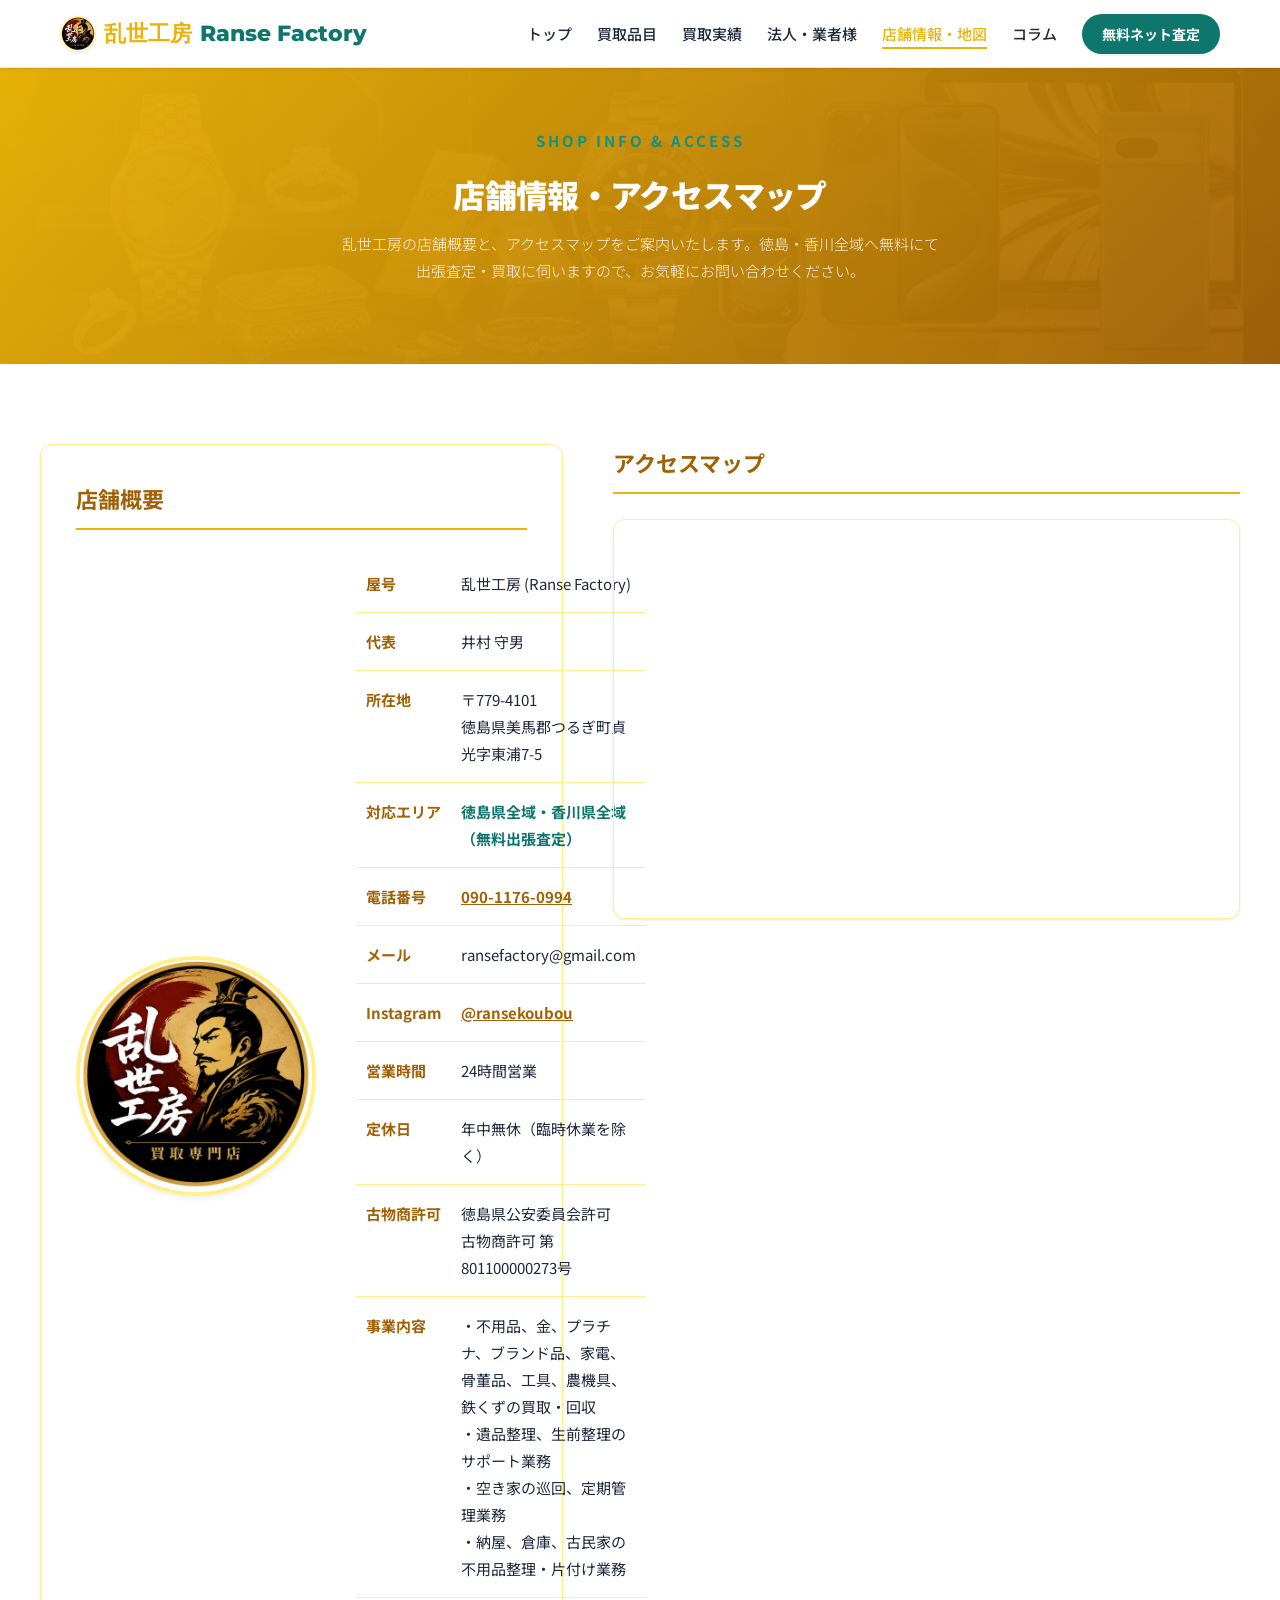
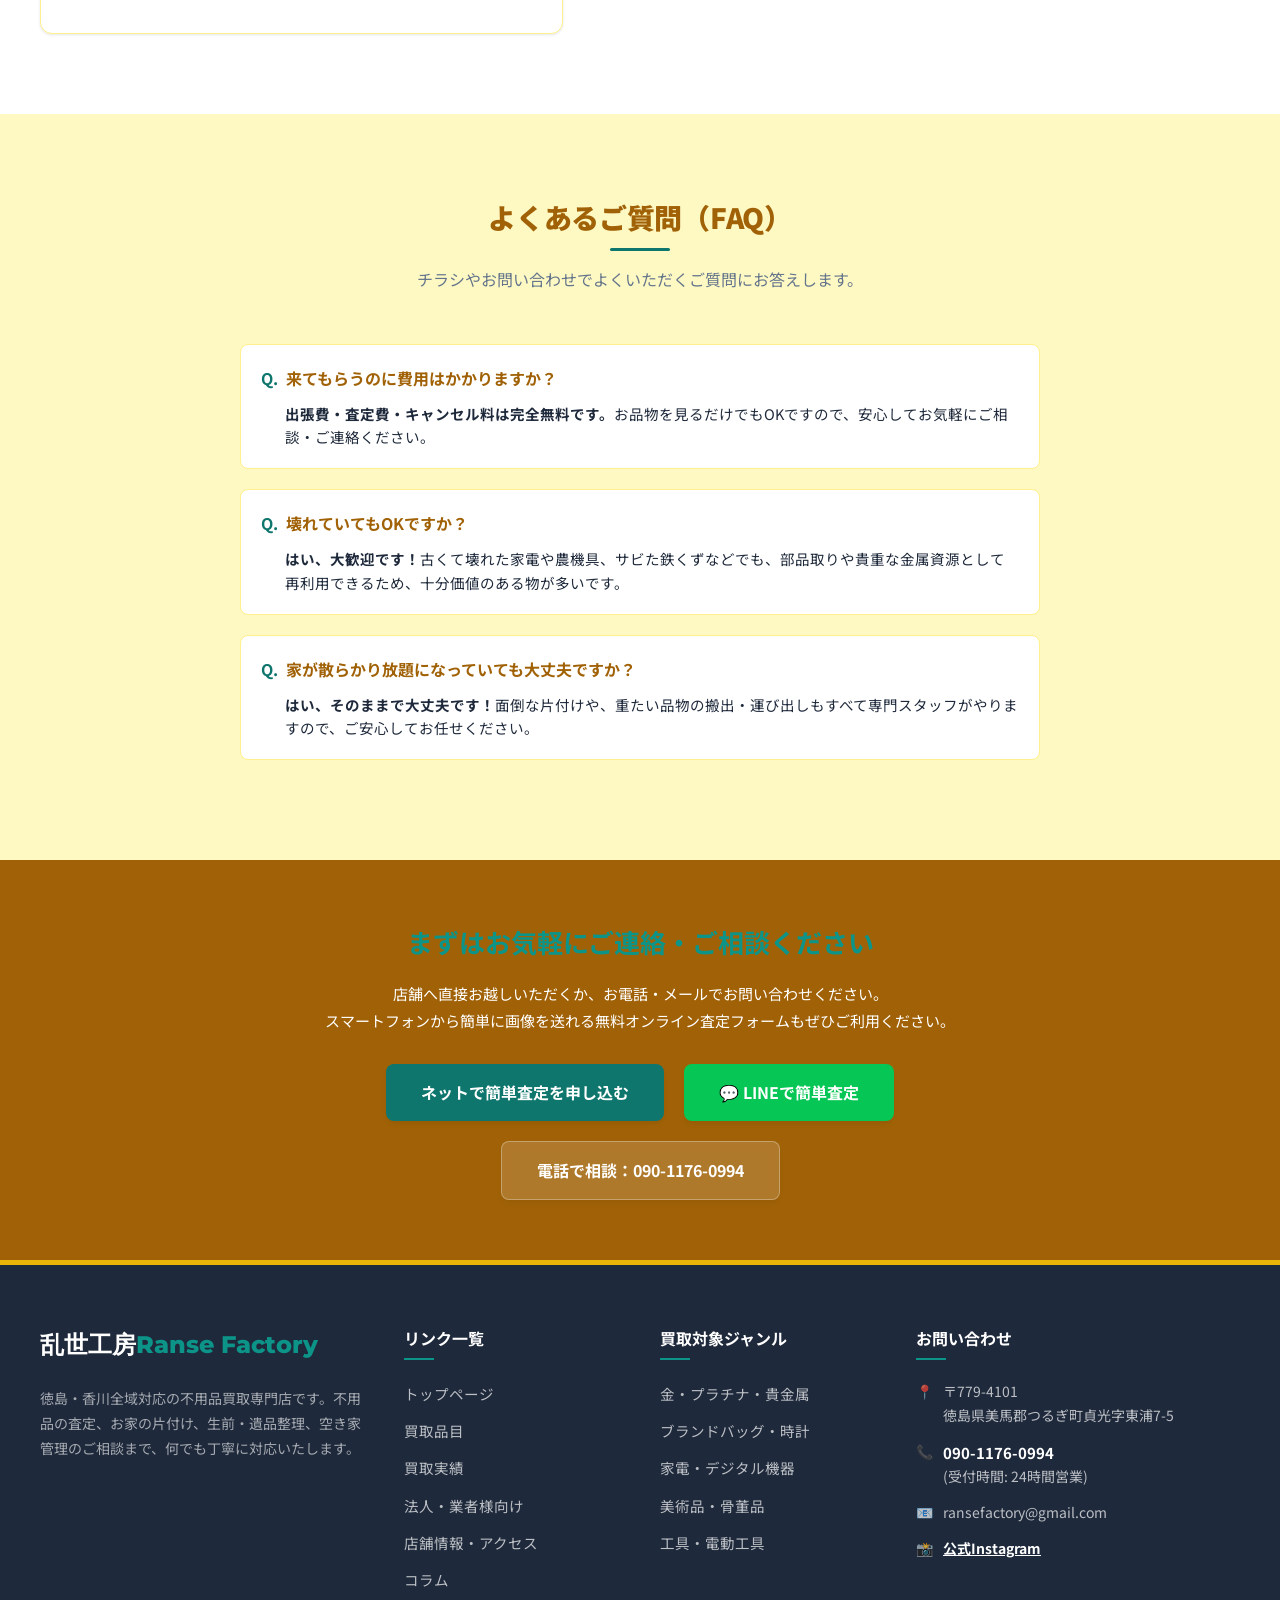
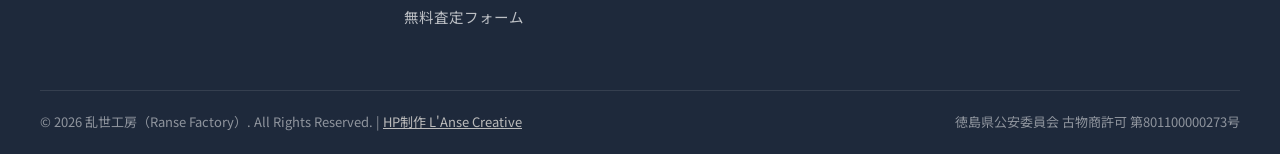
==== commit 560c3e7a: "Deploy about.html via auto-deployer" ====
--- a/about.html
+++ b/about.html
@@ -247,7 +247,7 @@
     </div>
     
     <div class="footer-bottom">
-      <p>&copy; 2026 乱世工房（Ranse Factory）. All Rights Reserved.</p>
+      <p>&copy; 2026 乱世工房（Ranse Factory）. All Rights Reserved. | <a href="/L-Anse-Creative/" style="color: #bbb; text-decoration: underline;">HP制作 L'Anse Creative</a></p>
       <p>徳島県公安委員会 古物商許可 第801100000273号</p>
     </div>
   </footer>
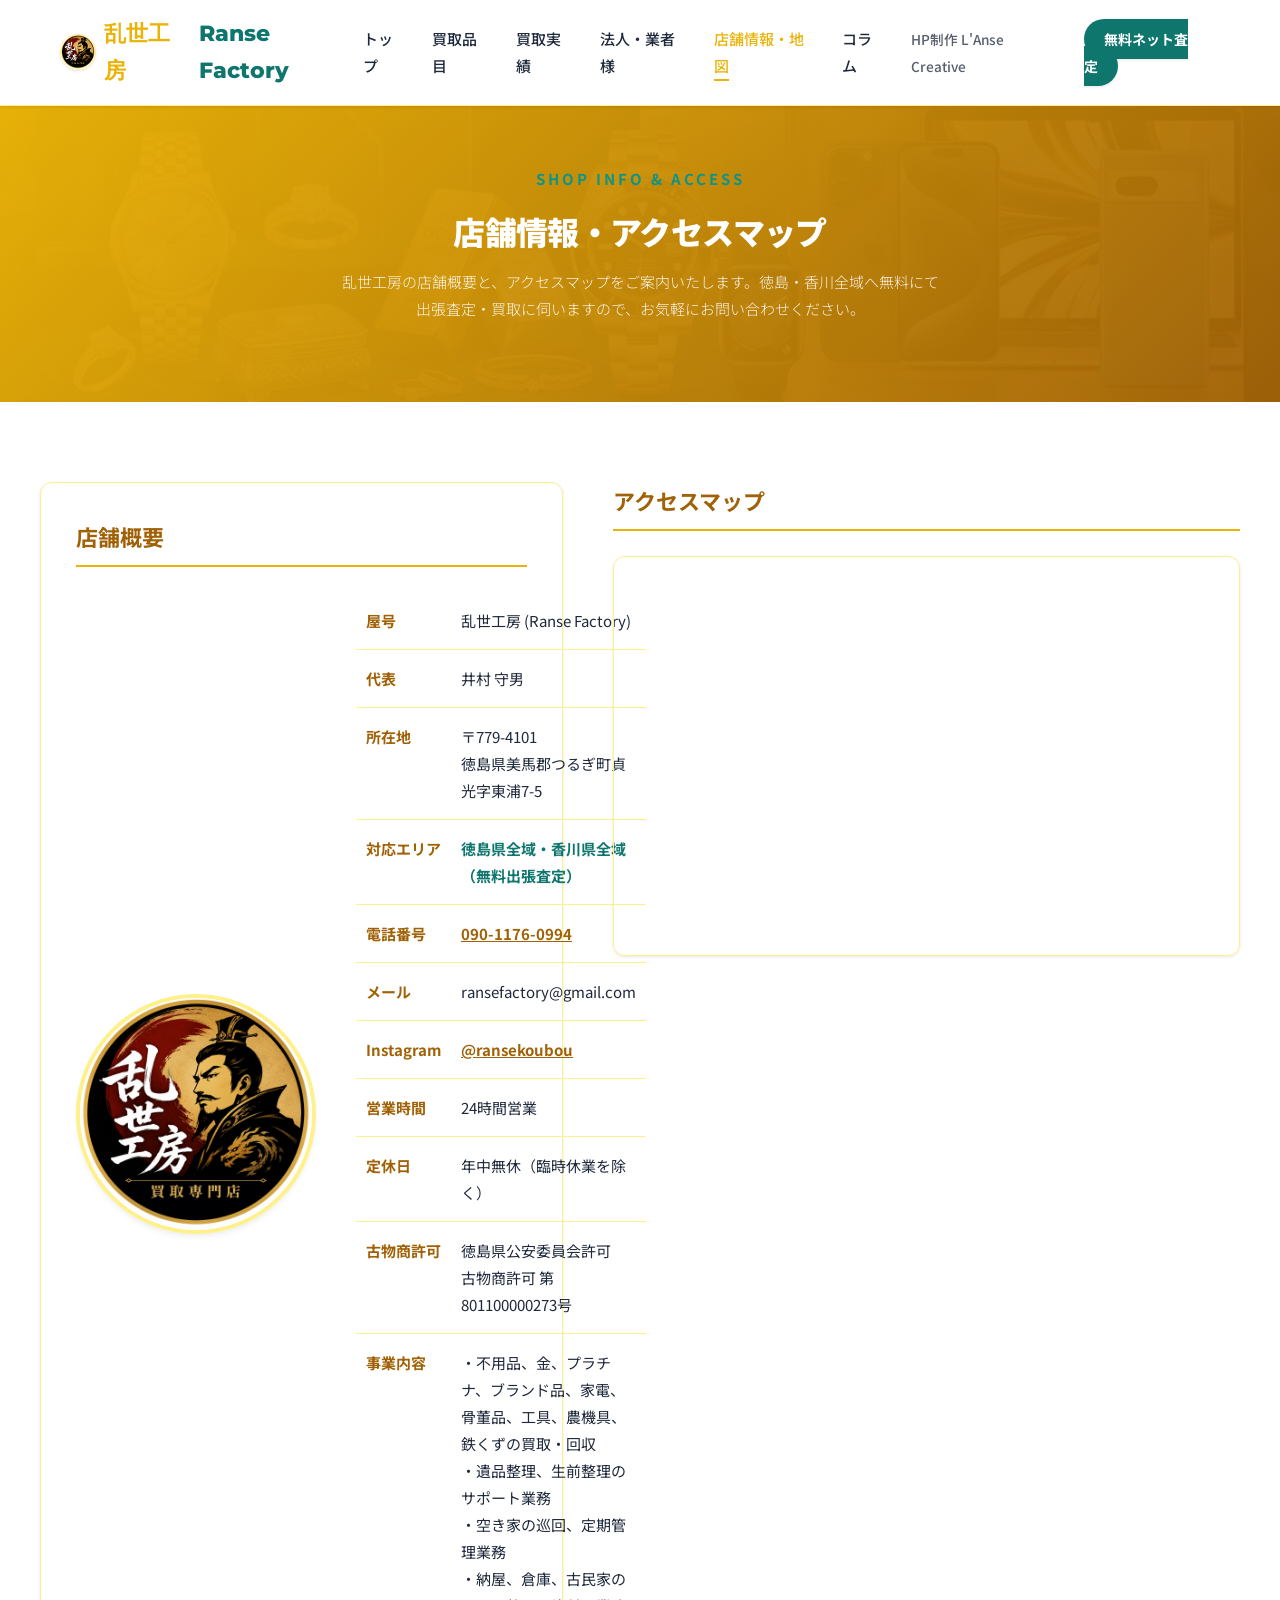
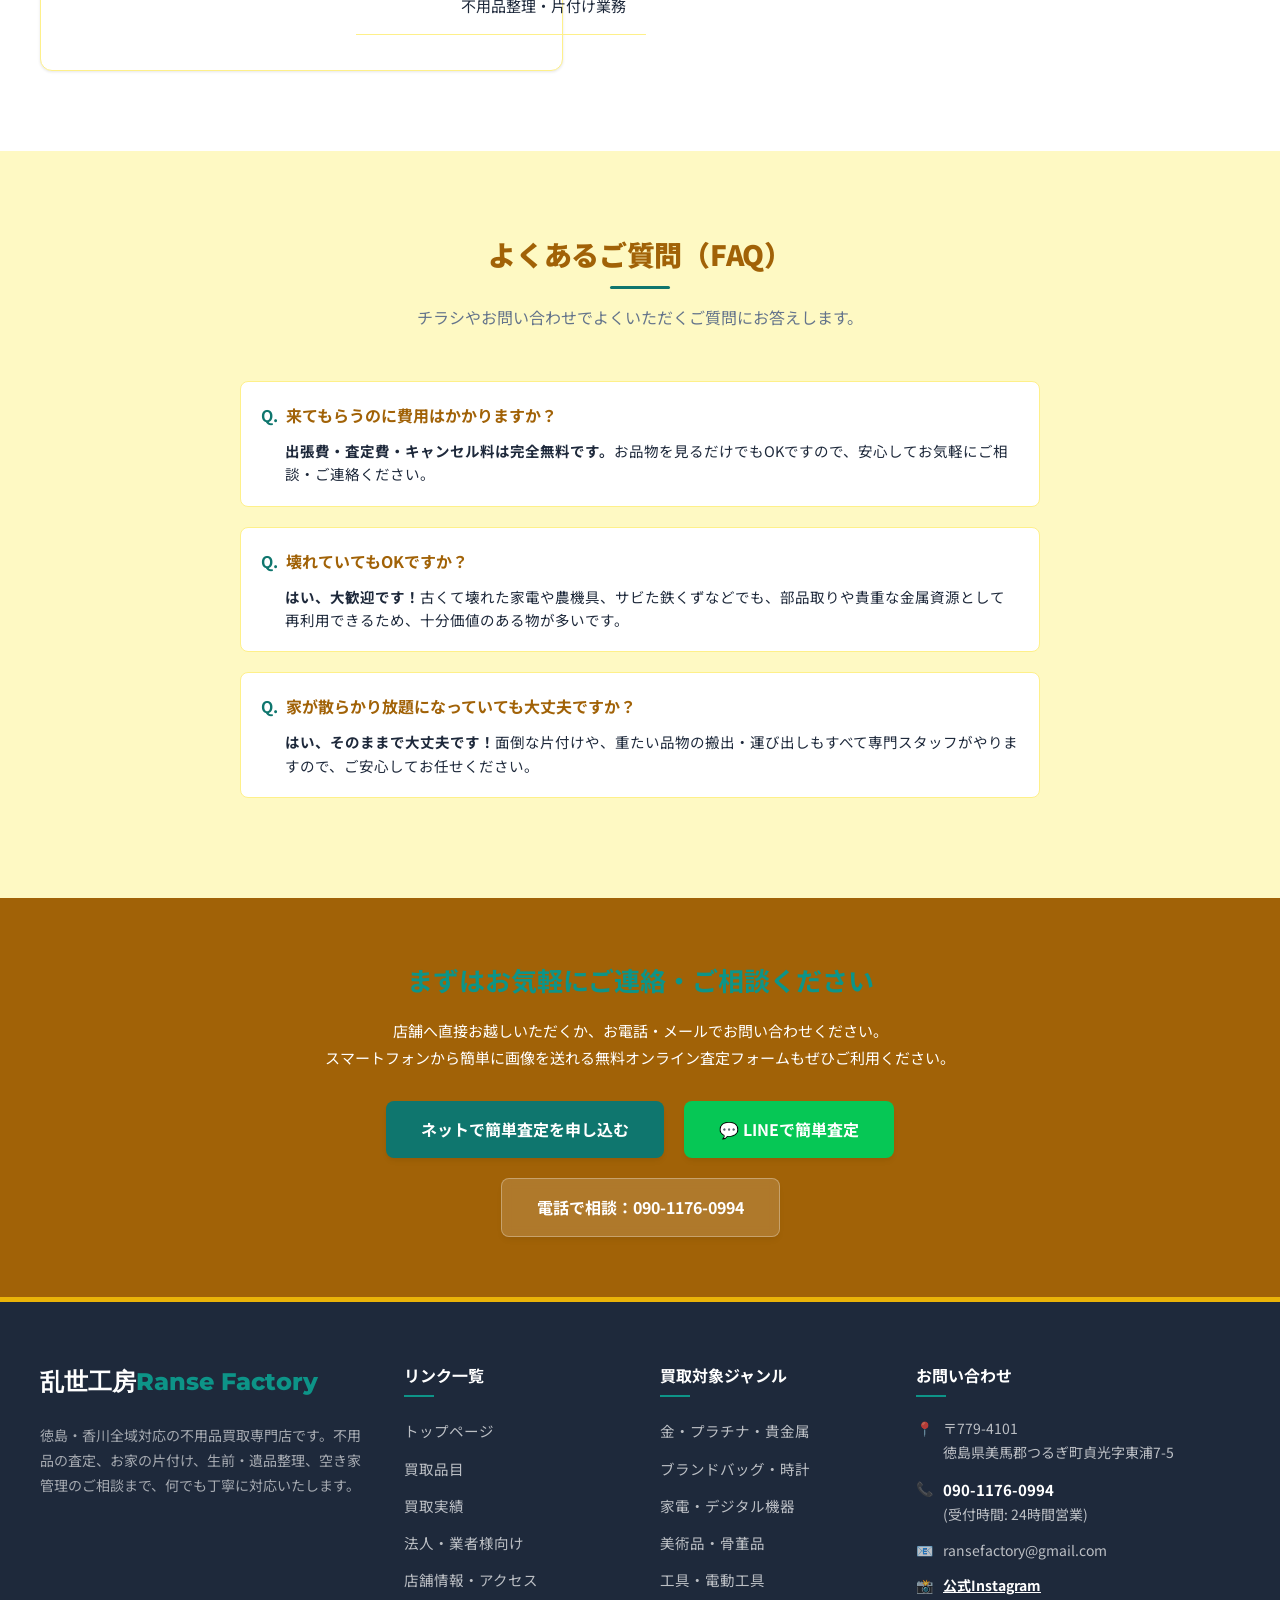
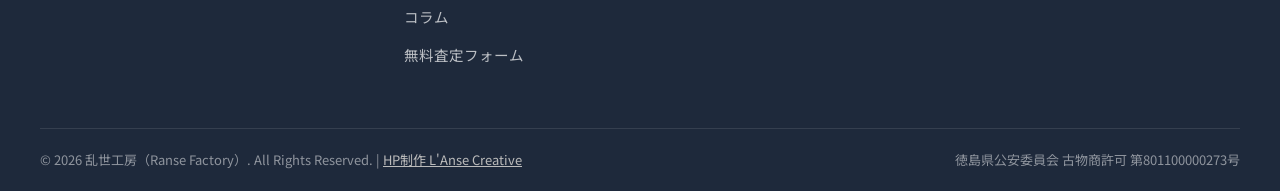
==== commit 2bb48a6e: "Deploy about.html via auto-deployer" ====
--- a/about.html
+++ b/about.html
@@ -26,6 +26,7 @@
         <li><a href="business.html" class="nav-link">法人・業者様</a></li>
         <li><a href="about.html" class="nav-link active">店舗情報・地図</a></li>
         <li><a href="blog.html" class="nav-link">コラム</a></li>
+        <li><a href="/L-Anse-Creative/" class="nav-link" style="font-size: 0.85em; opacity: 0.75;">HP制作 L'Anse Creative</a></li>
         <li><a href="contact.html" class="btn-nav-cta">無料ネット査定</a></li>
       </ul>
     </div>
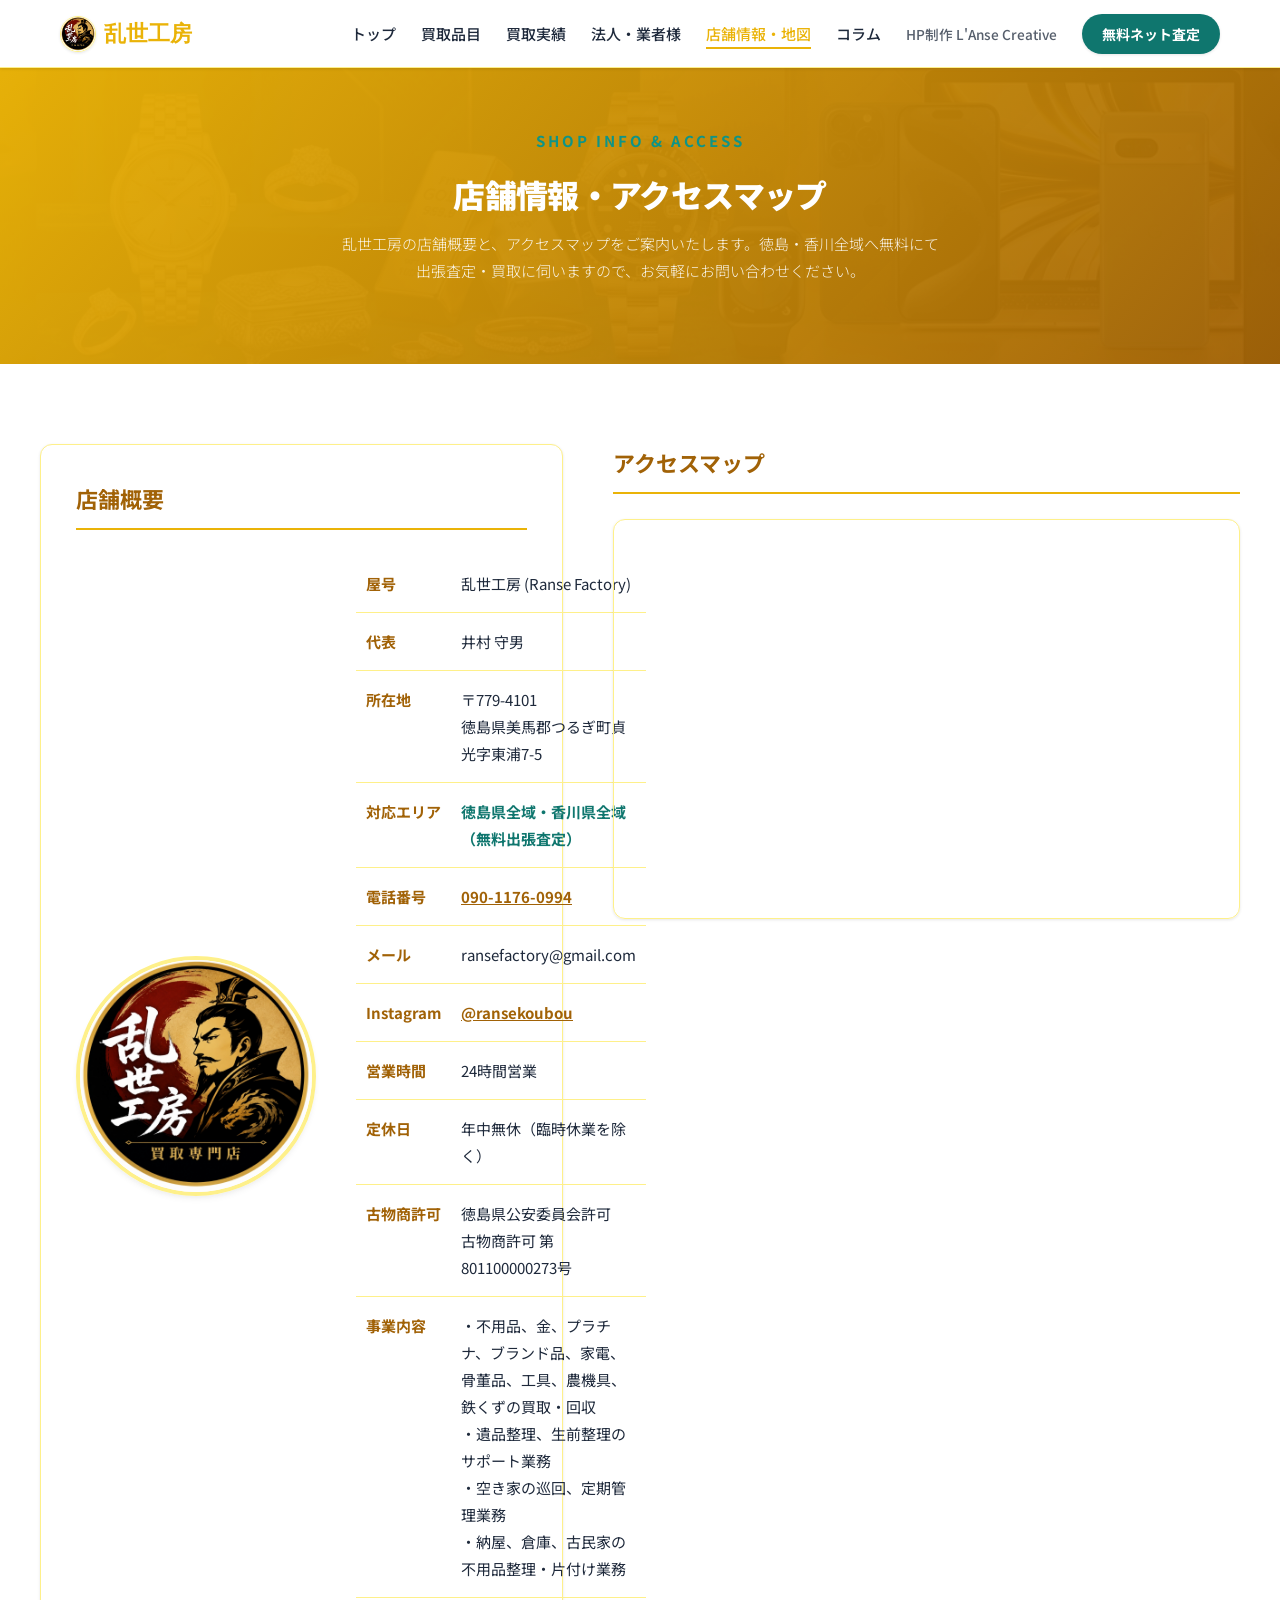
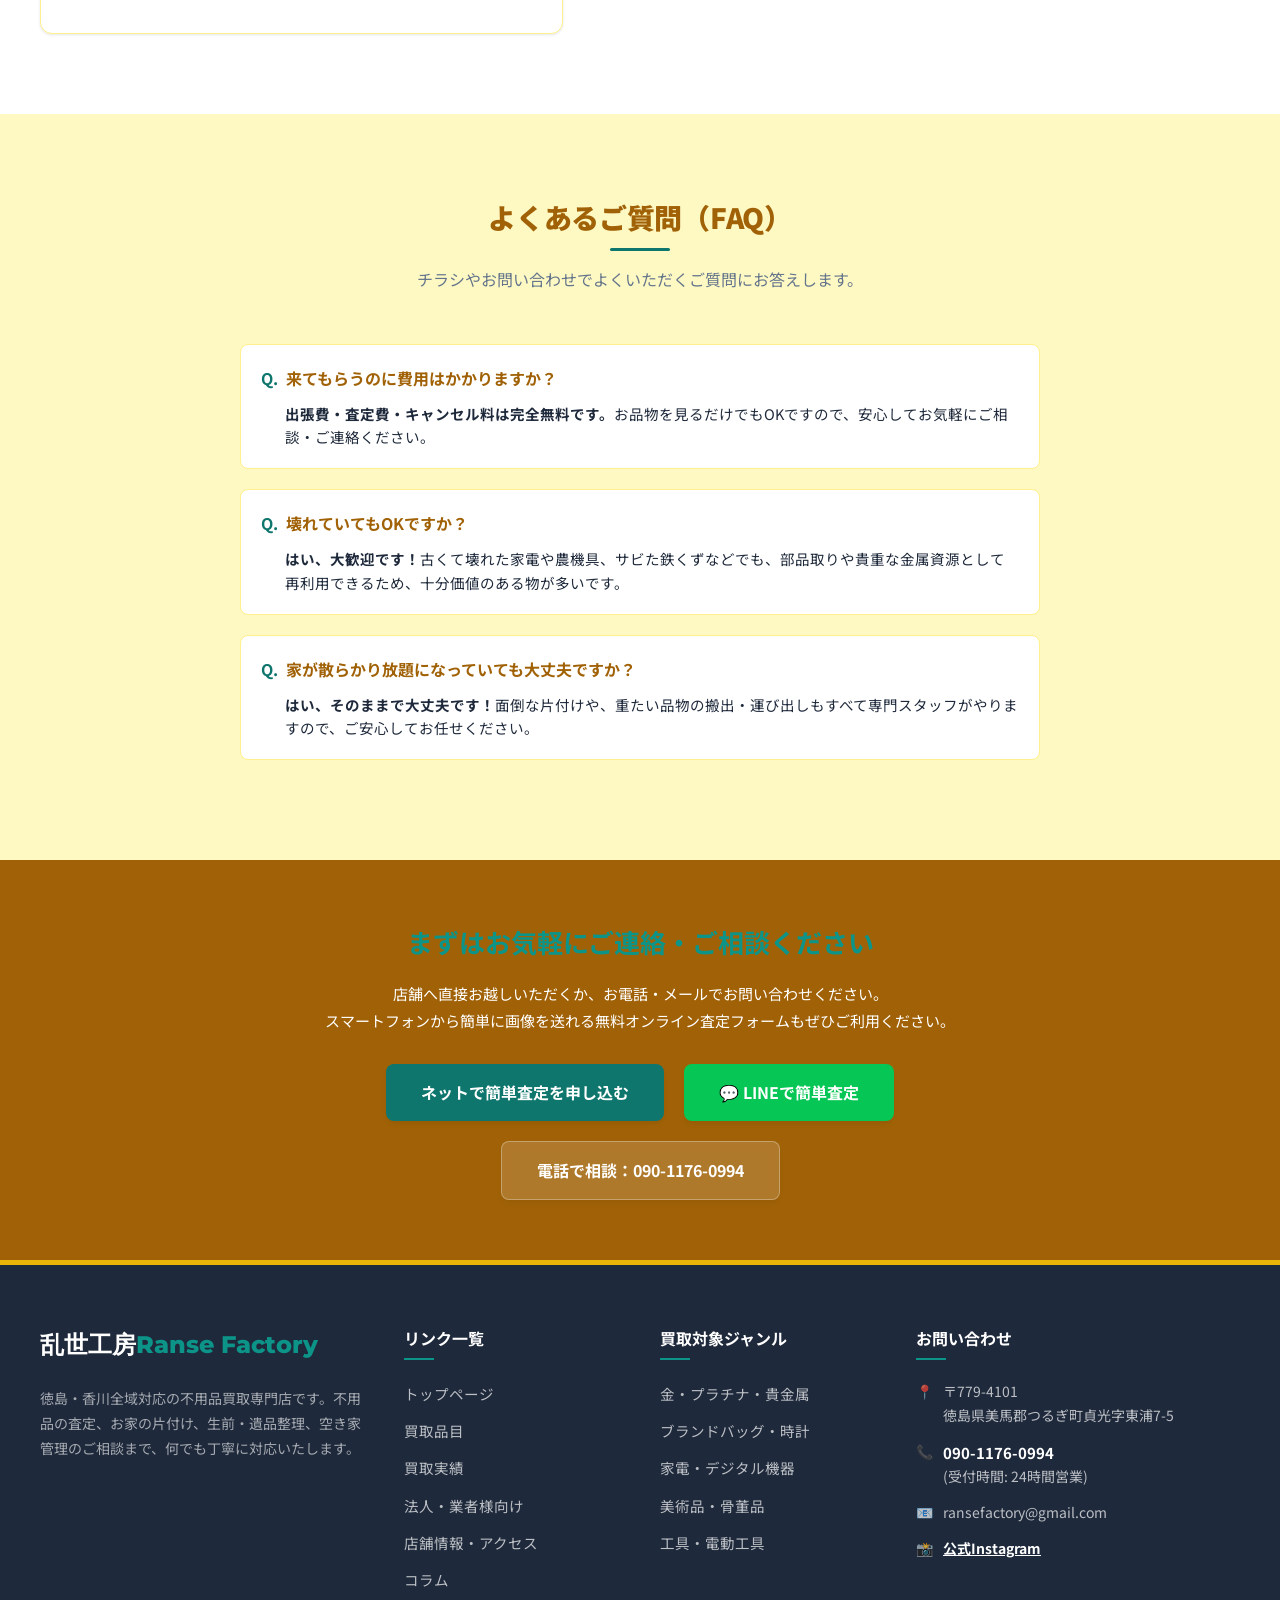
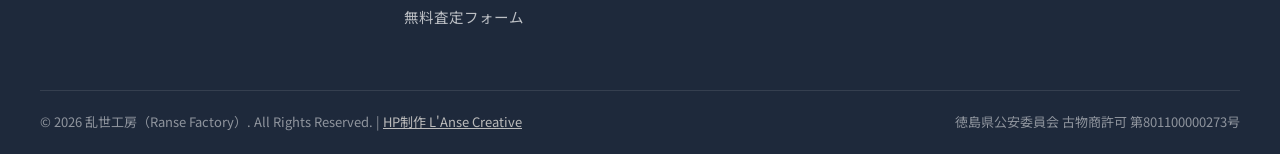
==== commit 0508438e: "Deploy about.html via auto-deployer" ====
--- a/about.html
+++ b/about.html
@@ -13,7 +13,7 @@
   <!-- NAVIGATION -->
   <header>
     <div class="nav-container">
-      <a href="index.html" class="logo"><img src="assets/logo.jpg" alt="乱世工房 ロゴ" class="logo-icon">乱世工房<span>Ranse Factory</span></a>
+      <a href="index.html" class="logo"><img src="assets/logo.jpg" alt="乱世工房 ロゴ" class="logo-icon">乱世工房</a>
       <button class="menu-toggle" id="menuToggle" aria-label="メニュー開閉">
         <span></span>
         <span></span>
--- a/style.css
+++ b/style.css
@@ -102,6 +102,7 @@
   color: var(--text-dark);
   padding: 5px 0;
   position: relative;
+  white-space: nowrap;
 }
 
 .nav-link::after {
@@ -133,6 +134,7 @@
   font-weight: bold;
   font-size: 14px;
   box-shadow: var(--shadow-sm);
+  white-space: nowrap;
 }
 
 .btn-nav-cta:hover {
@@ -1108,7 +1110,23 @@
   }
 }
 
-@media (max-width: 768px) {
+@media (min-width: 1025px) and (max-width: 1250px) {
+  .nav-menu {
+    gap: 12px;
+  }
+  .nav-link {
+    font-size: 13px;
+  }
+  .logo {
+    font-size: 18px;
+  }
+  .btn-nav-cta {
+    padding: 8px 15px;
+    font-size: 13px;
+  }
+}
+
+@media (max-width: 1024px) {
   header {
     position: relative;
   }
@@ -1145,7 +1163,9 @@
   .menu-toggle.active span:nth-child(3) {
     transform: rotate(-45deg) translate(5px, -6px);
   }
-  
+}
+
+@media (max-width: 768px) {
   .hero-title {
     font-size: 26px !important;
     line-height: 1.6 !important;
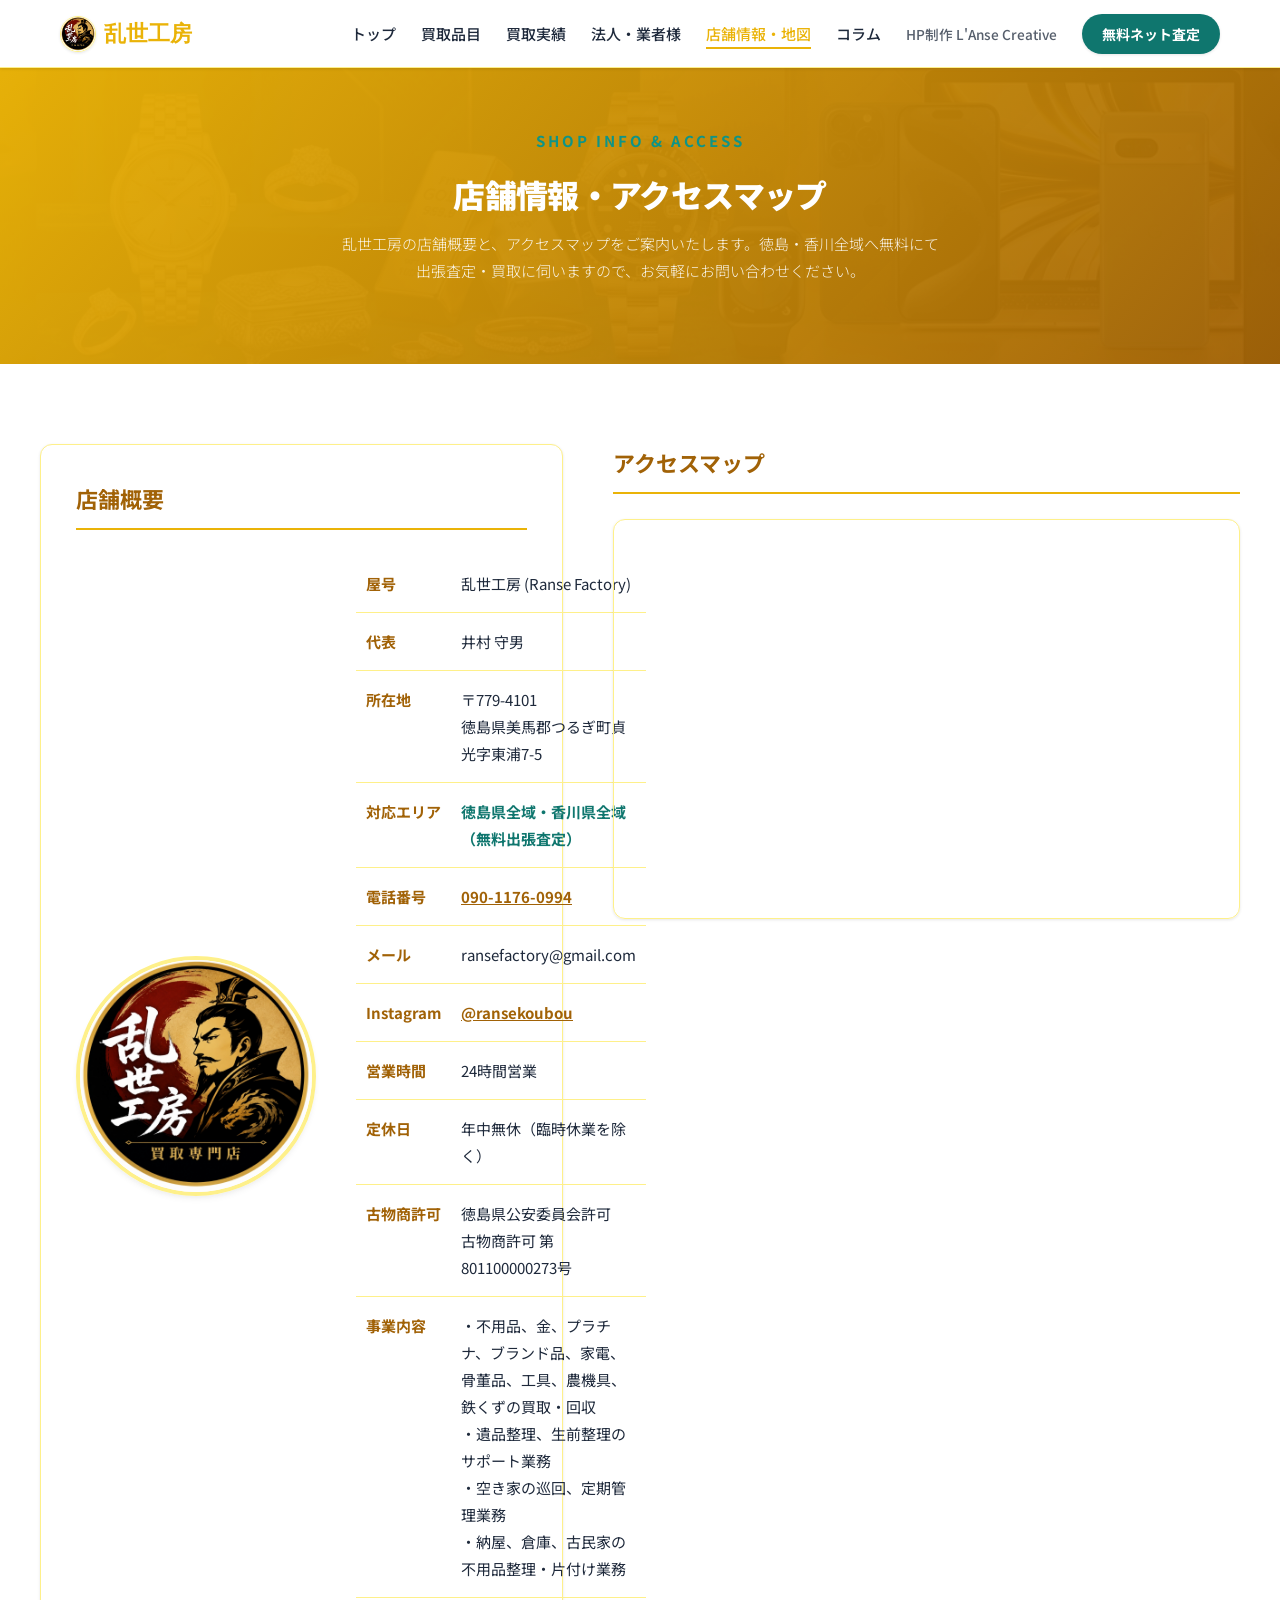
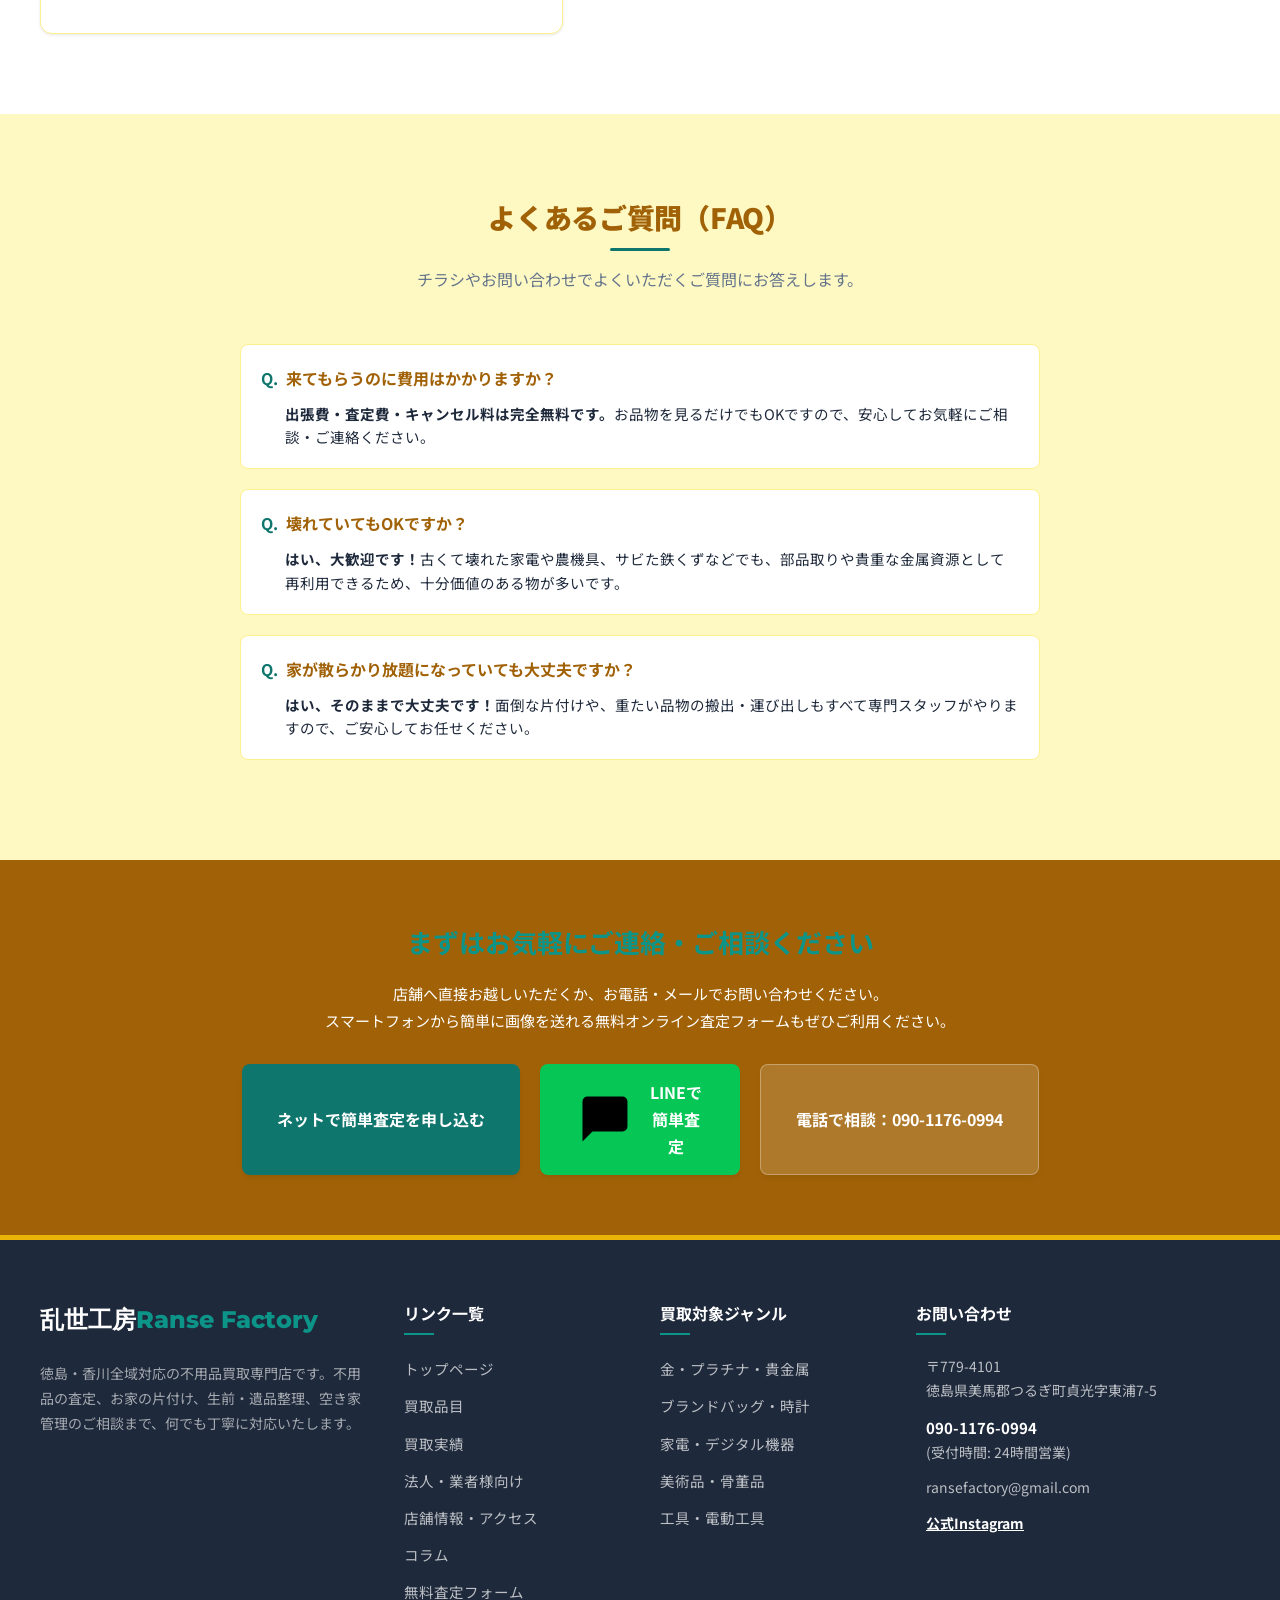
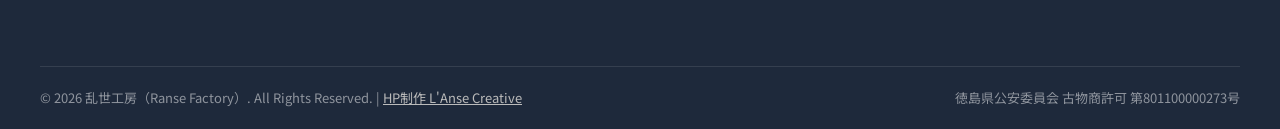
==== commit a8f1e49b: "Deploy about.html via auto-deployer" ====
--- a/about.html
+++ b/about.html
@@ -187,7 +187,7 @@
       </p>
       <div style="display: flex; justify-content: center; gap: 20px; flex-wrap: wrap;">
         <a href="contact.html" class="btn" style="background-color: var(--secondary); color: white;">ネットで簡単査定を申し込む</a>
-        <a href="https://lin.ee/PN33evo" target="_blank" class="btn btn-line">💬 LINEで簡単査定</a>
+        <a href="https://lin.ee/PN33evo" target="_blank" class="btn btn-line"><svg class="icon-svg" viewBox="0 0 24 24" style="vertical-align: -0.15em; margin-right: 6px;"><path d="M21 15a2 2 0 0 1-2 2H7l-4 4V5a2 2 0 0 1 2-2h14a2 2 0 0 1 2 2z"></path></svg>LINEで簡単査定</a>
         <a href="tel:090-1176-0994" class="btn btn-secondary">電話で相談：090-1176-0994</a>
       </div>
     </div>
@@ -228,19 +228,19 @@
         <h4>お問い合わせ</h4>
         <ul class="footer-contact-info">
           <li>
-            <span>📍</span>
+            <span><svg class="icon-svg" viewBox="0 0 24 24"><path d="M21 10c0 7-9 13-9 13s-9-6-9-13a9 9 0 0 1 18 0z"></path><circle cx="12" cy="10" r="3"></circle></svg></span>
             <div>〒779-4101<br>徳島県美馬郡つるぎ町貞光字東浦7-5</div>
           </li>
           <li>
-            <span>📞</span>
+            <span><svg class="icon-svg" viewBox="0 0 24 24"><path d="M22 16.92v3a2 2 0 0 1-2.18 2 19.79 19.79 0 0 1-8.63-3.07 19.5 19.5 0 0 1-6-6 19.79 19.79 0 0 1-3.07-8.67A2 2 0 0 1 4.11 2h3a2 2 0 0 1 2 1.72 12.84 12.84 0 0 0 .7 2.81 2 2 0 0 1-.45 2.11L8.09 9.91a16 16 0 0 0 6 6l1.27-1.27a2 2 0 0 1 2.11-.45 12.84 12.84 0 0 0 2.81.7A2 2 0 0 1 22 16.92z"></path></svg></span>
             <div><a href="tel:090-1176-0994" style="font-weight:bold; font-size:15px; color:white;">090-1176-0994</a><br>(受付時間: 24時間営業)</div>
           </li>
           <li>
-            <span>📧</span>
+            <span><svg class="icon-svg" viewBox="0 0 24 24"><path d="M4 4h16c1.1 0 2 .9 2 2v12c0 1.1-.9 2-2 2H4c-1.1 0-2-.9-2-2V6c0-1.1.9-2 2-2z"></path><polyline points="22,6 12,13 2,6"></polyline></svg></span>
             <div>ransefactory@gmail.com</div>
           </li>
           <li>
-            <span>📸</span>
+            <span><svg class="icon-svg" viewBox="0 0 24 24"><rect x="2" y="2" width="20" height="20" rx="5" ry="5"></rect><path d="M16 11.37A4 4 0 1 1 12.63 8 4 4 0 0 1 16 11.37z"></path><line x1="17.5" y1="6.5" x2="17.51" y2="6.5"></line></svg></span>
             <div><a href="https://www.instagram.com/ransekoubou/?hl=ja" target="_blank" style="font-weight:bold; color:white; text-decoration:underline;">公式Instagram</a></div>
           </li>
         </ul>
@@ -256,10 +256,10 @@
   <!-- MOBILE STICKY FOOTER -->
   <div class="sticky-footer-container">
     <a href="https://lin.ee/PN33evo" target="_blank" class="sticky-line-btn">
-      💬 LINEで無料査定
+      <svg class="icon-svg" viewBox="0 0 24 24" style="vertical-align: -0.15em; margin-right: 6px;"><path d="M21 15a2 2 0 0 1-2 2H7l-4 4V5a2 2 0 0 1 2-2h14a2 2 0 0 1 2 2z"></path></svg>LINEで無料査定
     </a>
     <a href="tel:090-1176-0994" class="sticky-phone-btn">
-      📞 電話
+      <svg class="icon-svg" viewBox="0 0 24 24" style="vertical-align: -0.15em; margin-right: 6px;"><path d="M22 16.92v3a2 2 0 0 1-2.18 2 19.79 19.79 0 0 1-8.63-3.07 19.5 19.5 0 0 1-6-6 19.79 19.79 0 0 1-3.07-8.67A2 2 0 0 1 4.11 2h3a2 2 0 0 1 2 1.72 12.84 12.84 0 0 0 .7 2.81 2 2 0 0 1-.45 2.11L8.09 9.91a16 16 0 0 0 6 6l1.27-1.27a2 2 0 0 1 2.11-.45 12.84 12.84 0 0 0 2.81.7A2 2 0 0 1 22 16.92z"></path></svg>電話
     </a>
   </div>
 
